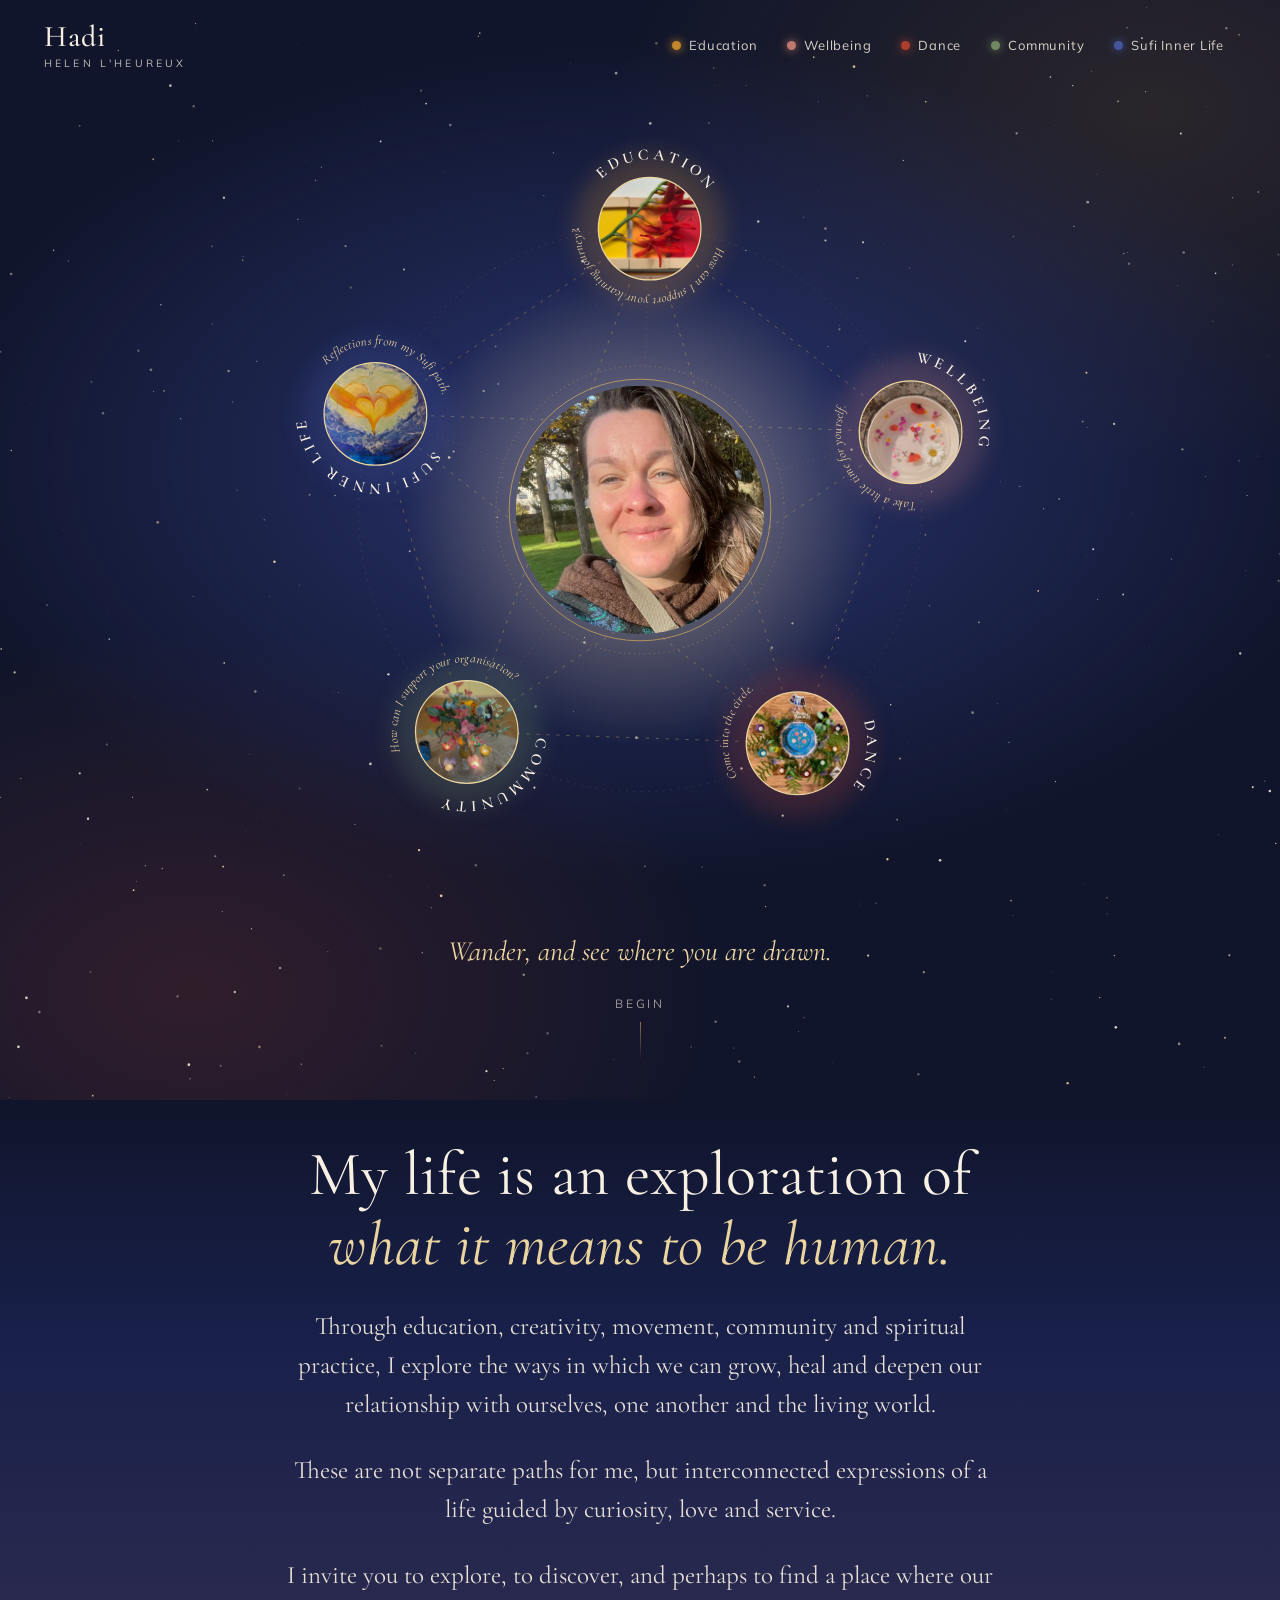
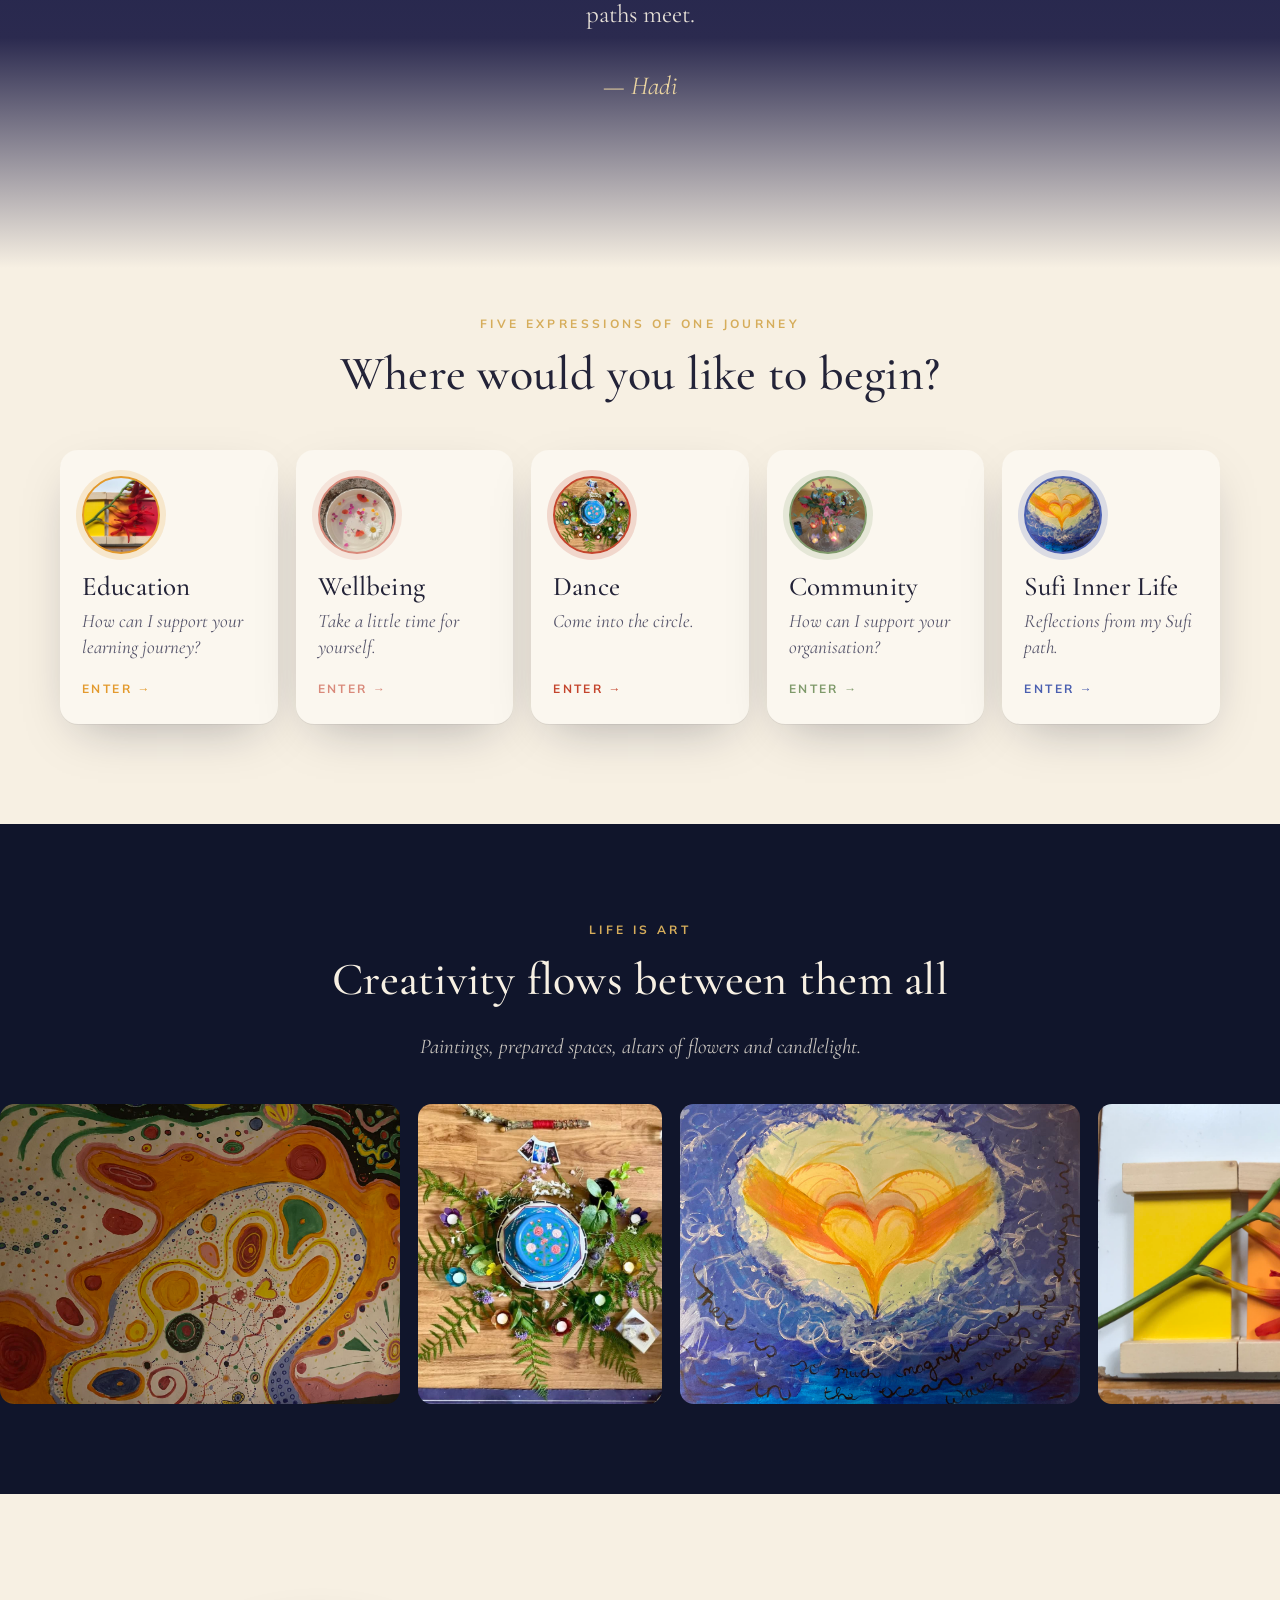
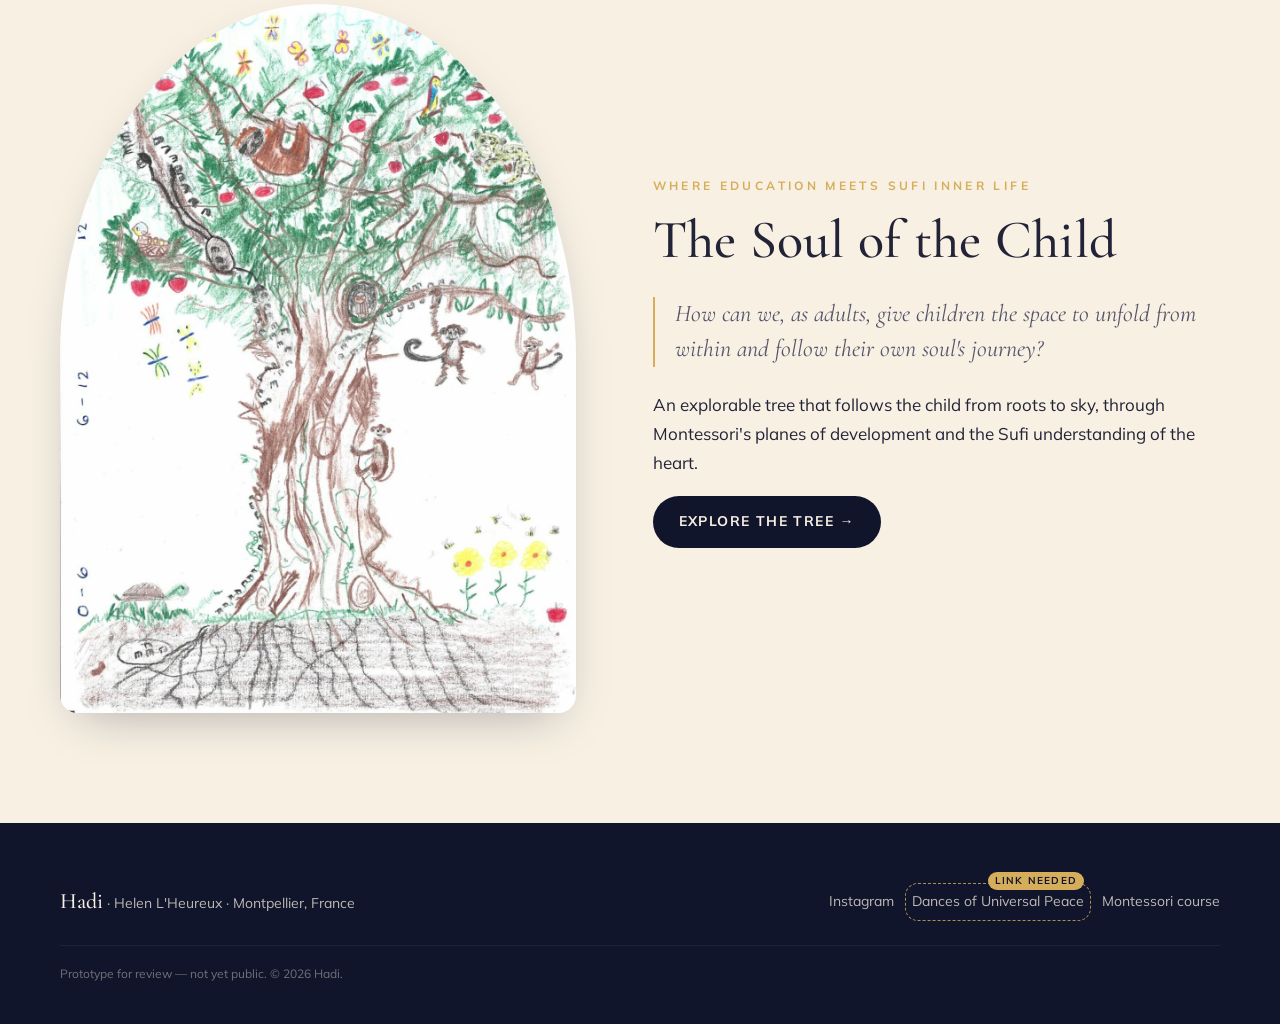
==== index.html @ 845a4e7f "Prototype of Hadi's website: orbit landing, five paths, Soul of the Child Co-Authored-By: Claude Opu" ====
<!doctype html>
<html lang="en">
<head>
  <meta charset="utf-8">
  <meta name="viewport" content="width=device-width, initial-scale=1">
  <title>Hadi · Helen L'Heureux</title>
  <meta name="description" content="Education, wellbeing, dance, community and Sufi inner life — five expressions of one journey.">
  <meta name="robots" content="noindex, nofollow">
  <link rel="preconnect" href="https://fonts.googleapis.com">
  <link rel="preconnect" href="https://fonts.gstatic.com" crossorigin>
  <link href="https://fonts.googleapis.com/css2?family=Cormorant+Garamond:ital,wght@0,400;0,500;0,600;1,400;1,500&family=Mulish:wght@400;600;700&display=swap" rel="stylesheet">
  <link rel="stylesheet" href="assets/css/site.css">
  <link rel="icon" href="data:image/svg+xml,%3Csvg xmlns='http://www.w3.org/2000/svg' viewBox='0 0 32 32'%3E%3Ccircle cx='16' cy='16' r='6' fill='%23d6ad5b'/%3E%3Ccircle cx='16' cy='16' r='13' fill='none' stroke='%23d6ad5b' stroke-dasharray='2 3'/%3E%3C/svg%3E">
</head>
<body>
<a class="skip" href="#paths">Skip to the five paths</a>

<header class="topbar on-dark">
  <a class="wordmark" href="index.html"><b>Hadi</b><small>Helen L'Heureux</small></a>
  <nav class="topnav" aria-label="Paths">
    <a href="education.html" style="--c:var(--education)"><i class="dot"></i><span class="label">Education</span></a>
    <a href="wellbeing.html" style="--c:var(--wellbeing)"><i class="dot"></i><span class="label">Wellbeing</span></a>
    <a href="dance.html" style="--c:var(--dance)"><i class="dot"></i><span class="label">Dance</span></a>
    <a href="community.html" style="--c:var(--community)"><i class="dot"></i><span class="label">Community</span></a>
    <a href="inner-life.html" style="--c:var(--inner-life)"><i class="dot"></i><span class="label">Sufi Inner Life</span></a>
  </nav>
</header>

<main>
  <section class="cosmos" aria-label="Welcome">
    <canvas id="stars" aria-hidden="true"></canvas>
    <div class="orbit-stage"></div>
    <div class="center-caption" aria-live="polite">
      <div class="q">Wander, and see where you are drawn.</div>
    </div>
    <a class="scroll-cue" href="#welcome">Begin<span></span></a>
  </section>

  <section class="intro" id="welcome">
    <div class="narrow reveal">
      <h1>My life is an exploration of <em>what it means to be human.</em></h1>
      <p>Through education, creativity, movement, community and spiritual practice, I explore the ways in which we can grow, heal and deepen our relationship with ourselves, one another and the living world.</p>
      <p>These are not separate paths for me, but interconnected expressions of a life guided by curiosity, love and service.</p>
      <p>I invite you to explore, to discover, and perhaps to find a place where our paths meet.</p>
      <div class="sig">— Hadi</div>
    </div>
  </section>

  <section class="paths" id="paths">
    <div class="wrap">
      <div class="paths-head reveal">
        <span class="eyebrow">Five expressions of one journey</span>
        <h2>Where would you like to begin?</h2>
      </div>
      <div class="path-grid">
        <a class="path-card reveal" href="education.html" style="--c:var(--education)">
          <div class="orb" style="background-image:url(assets/img/planet-education.jpg)"></div>
          <h3>Education</h3><p>How can I support your learning journey?</p><span class="go">Enter →</span>
        </a>
        <a class="path-card reveal" href="wellbeing.html" style="--c:var(--wellbeing)">
          <div class="orb" style="background-image:url(assets/img/planet-wellbeing.jpg)"></div>
          <h3>Wellbeing</h3><p>Take a little time for yourself.</p><span class="go">Enter →</span>
        </a>
        <a class="path-card reveal" href="dance.html" style="--c:var(--dance)">
          <div class="orb" style="background-image:url(assets/img/planet-dance.jpg)"></div>
          <h3>Dance</h3><p>Come into the circle.</p><span class="go">Enter →</span>
        </a>
        <a class="path-card reveal" href="community.html" style="--c:var(--community)">
          <div class="orb" style="background-image:url(assets/img/planet-community.jpg)"></div>
          <h3>Community</h3><p>How can I support your organisation?</p><span class="go">Enter →</span>
        </a>
        <a class="path-card reveal" href="inner-life.html" style="--c:var(--inner-life)">
          <div class="orb" style="background-image:url(assets/img/planet-inner-life.jpg)"></div>
          <h3>Sufi Inner Life</h3><p>Reflections from my Sufi path.</p><span class="go">Enter →</span>
        </a>
      </div>
    </div>
  </section>

  <section class="ribbon" aria-labelledby="creativity-h">
    <div class="wrap ribbon-head reveal">
      <span class="eyebrow">Life is art</span>
      <h2 id="creativity-h">Creativity flows between them all</h2>
      <p>Paintings, prepared spaces, altars of flowers and candlelight.</p>
    </div>
    <div class="ribbon-track">
      <img src="assets/img/art-orange.jpg" alt="Painting: flowing orange and cream forms with dotted paths" loading="lazy">
      <img src="assets/img/fern-mandala.jpg" alt="A mandala of ferns and tea lights around a painted drum" loading="lazy">
      <img src="assets/img/art-heart.jpg" alt="Painting: a golden winged heart on a deep blue sea" loading="lazy">
      <img src="assets/img/tablets.jpg" alt="Montessori colour tablets with red crocosmia flowers" loading="lazy">
      <img src="assets/img/art-green.jpg" alt="Painting: circles and dots on green" loading="lazy">
      <img src="assets/img/petals-bowl.jpg" alt="Petals floating in a white bowl" loading="lazy">
      <img src="assets/img/art-red.jpg" alt="Painting: red and pink organic shapes" loading="lazy">
      <img src="assets/img/light-table.jpg" alt="Coloured geometric shapes on a light table" loading="lazy">
      <img src="assets/img/art-pink.jpg" alt="Painting: a pink and sage swirl" loading="lazy">
      <img src="assets/img/flowers-candles.jpg" alt="Flowers and lotus candles on a round table" loading="lazy">
    </div>
  </section>

  <section class="bridge" aria-labelledby="soul-h">
    <div class="wrap bridge-inner">
      <div class="bridge-art reveal"><img src="assets/img/tree-drawing.jpg" alt="Hadi's hand-drawn tree of the planes of development, full of animals, fruit and butterflies" loading="lazy"></div>
      <div class="reveal">
        <span class="eyebrow">Where Education meets Sufi Inner Life</span>
        <h2 id="soul-h">The Soul of the Child</h2>
        <blockquote>How can we, as adults, give children the space to unfold from within and follow their own soul's journey?</blockquote>
        <p>An explorable tree that follows the child from roots to sky, through Montessori's planes of development and the Sufi understanding of the heart.</p>
        <a class="btn" href="soul-of-the-child.html">Explore the tree →</a>
      </div>
    </div>
  </section>
</main>

<footer class="footer">
  <div class="wrap">
    <div><b style="font-family:var(--display);font-size:22px;font-weight:500;color:var(--cream)">Hadi</b> · Helen L'Heureux · Montpellier, France</div>
    <div class="links">
      <a href="https://www.instagram.com/helenleheureux/" rel="noopener">Instagram</a>
      <a href="#" class="draft" data-draft="link needed">Dances of Universal Peace</a>
      <a href="https://www.montessoripartnership.com/product/home-based-setting/" rel="noopener">Montessori course</a>
    </div>
    <div class="proto">Prototype for review — not yet public. © <span id="year"></span> Hadi.</div>
  </div>
</footer>

<script src="assets/js/site.js"></script>
<script src="assets/js/orbit.js"></script>
</body>
</html>
---- assets/css/site.css ----
/* ==========================================================================
   Hadi · Helen L'Heureux — prototype stylesheet
   Palette drawn from IMG_4867 (colour tablets + crocosmia), her paintings,
   and the cream / night-blue / gold of the "Threads of Connection" deck.
   ========================================================================== */

:root {
  --night: #10152b;
  --night-2: #1a2142;
  --night-3: #263063;
  --cream: #f7f0e3;
  --cream-2: #efe4d0;
  --paper: #fbf7ef;
  --ink: #232338;
  --ink-soft: #55546a;
  --gold: #d6ad5b;
  --gold-soft: #ead4a0;

  /* the five planets */
  --education: #e39a2d;   /* saffron of the colour tablets */
  --wellbeing: #d98a7b;   /* rose petals */
  --dance: #c4452d;       /* crocosmia red */
  --community: #7f9a6b;   /* fern & sage */
  --inner-life: #4a5fb0;  /* lapis of the heart painting */

  --accent: var(--gold);

  --display: "Cormorant Garamond", "Cormorant", Garamond, Georgia, serif;
  --body: "Mulish", "Helvetica Neue", Arial, sans-serif;

  --radius: 18px;
  --shadow: 0 18px 50px -20px rgba(16, 21, 43, .35);
  --max: 1160px;
}

*, *::before, *::after { box-sizing: border-box; }
html { scroll-behavior: smooth; -webkit-text-size-adjust: 100%; }
body {
  margin: 0;
  font-family: var(--body);
  font-size: 17px;
  line-height: 1.7;
  color: var(--ink);
  background: var(--paper);
  overflow-x: hidden;
}
img { max-width: 100%; display: block; }
a { color: inherit; }
h1, h2, h3, h4 { font-family: var(--display); font-weight: 500; line-height: 1.12; margin: 0 0 .5em; letter-spacing: .005em; }
p { margin: 0 0 1.1em; }
::selection { background: var(--gold-soft); color: var(--night); }

.wrap { width: min(var(--max), 100% - 32px); margin-inline: auto; }
.narrow { width: min(720px, 100% - 32px); margin-inline: auto; }
.eyebrow {
  font-family: var(--body); font-size: 12px; letter-spacing: .28em; text-transform: uppercase;
  color: var(--accent); font-weight: 700; margin-bottom: 14px; display: inline-block;
}
.italic { font-family: var(--display); font-style: italic; }

.skip { position: absolute; left: -999px; top: 8px; background: var(--gold); color: var(--night); padding: 8px 14px; border-radius: 8px; z-index: 100; }
.skip:focus { left: 8px; }

/* ---------- Draft markers (prototype only) ---------- */
.draft {
  position: relative;
  outline: 1.5px dashed rgba(214, 173, 91, .8);
  outline-offset: 6px;
  border-radius: 6px;
}
.draft::after {
  content: attr(data-draft);
  position: absolute; top: -18px; right: 0;
  font: 700 10px/1 var(--body); letter-spacing: .12em; text-transform: uppercase;
  background: var(--gold); color: var(--night); padding: 4px 7px; border-radius: 999px;
  white-space: nowrap;
}

/* ---------- Top bar ---------- */
.topbar {
  position: absolute; inset: 0 0 auto 0; z-index: 20;
  display: flex; align-items: center; justify-content: space-between; gap: 16px;
  padding: 22px clamp(16px, 4vw, 44px);
}
.wordmark { text-decoration: none; display: flex; flex-direction: column; line-height: 1; }
.wordmark b { font-family: var(--display); font-weight: 500; font-size: 30px; letter-spacing: .02em; }
.wordmark small { font-size: 10.5px; letter-spacing: .3em; text-transform: uppercase; opacity: .75; margin-top: 6px; }
.topnav { display: flex; gap: 6px; flex-wrap: wrap; justify-content: flex-end; }
.topnav a {
  text-decoration: none; font-size: 13px; letter-spacing: .06em; padding: 7px 12px; border-radius: 999px;
  display: inline-flex; align-items: center; gap: 8px; opacity: .85; transition: background .3s, opacity .3s;
}
.topnav a:hover, .topnav a[aria-current="page"] { opacity: 1; background: rgba(255,255,255,.12); }
.topnav .dot { width: 9px; height: 9px; border-radius: 50%; background: var(--c, var(--gold)); box-shadow: 0 0 10px var(--c, var(--gold)); }
.on-dark { color: var(--cream); }
.on-light { color: var(--ink); }
.on-light .topnav a:hover, .on-light .topnav a[aria-current="page"] { background: rgba(16,21,43,.07); }

.menu-btn { display: none; }
@media (max-width: 900px) {
  .topnav .label { display: none; }
  .topnav a { padding: 9px; }
  .topnav .dot { width: 12px; height: 12px; }
}

/* ==========================================================================
   LANDING — the orbit
   ========================================================================== */
.cosmos {
  position: relative; min-height: 100svh; color: var(--cream);
  background:
    radial-gradient(1200px 700px at 50% 42%, #2a3470 0%, rgba(26,33,66,.0) 60%),
    radial-gradient(900px 600px at 15% 90%, rgba(196,69,45,.18), transparent 60%),
    radial-gradient(900px 600px at 90% 10%, rgba(227,154,45,.12), transparent 60%),
    var(--night);
  overflow: hidden;
  display: flex; flex-direction: column; align-items: center; justify-content: center;
  padding: 96px 0 40px;
}
#stars { position: absolute; inset: 0; width: 100%; height: 100%; pointer-events: none; }
.orbit-stage { position: relative; width: min(92vmin, 860px); aspect-ratio: 1; z-index: 2; }
.orbit-stage svg { width: 100%; height: 100%; overflow: visible; display: block; }

.orbit-ring { fill: none; stroke: rgba(234, 212, 160, .16); stroke-width: 1; stroke-dasharray: 2 7; }
.thread {
  stroke: var(--gold); stroke-width: 1.1; stroke-linecap: round; fill: none;
  opacity: .42; stroke-dasharray: 3 9;
  animation: flow 9s linear infinite;
  transition: opacity .6s, stroke-width .6s;
}
.thread.spoke { opacity: .16; stroke-dasharray: 1 6; }
@keyframes flow { to { stroke-dashoffset: -120; } }
.orbit-stage.focus .thread { opacity: .08; }
.orbit-stage.focus .thread.lit { opacity: .95; stroke-width: 1.8; }

.planet { cursor: pointer; outline: none; }
.planet .halo { fill: var(--pc); opacity: .22; filter: url(#glow); transition: opacity .5s; }
.planet .body { stroke: var(--gold-soft); stroke-width: 1.5; transition: stroke-width .4s; }
.planet .tint { fill: var(--pc); opacity: .18; mix-blend-mode: multiply; }
.planet .title-text { font-family: var(--display); font-size: 25px; letter-spacing: .24em; fill: var(--cream); text-transform: uppercase; font-weight: 600; }
.planet .invite-text { font-family: var(--display); font-style: italic; font-size: 17px; fill: var(--gold-soft); letter-spacing: .02em; }
.planet .label-ring { transform-box: view-box; }
.planet:hover .halo, .planet:focus-visible .halo, .planet.active .halo { opacity: .55; }
.planet:hover .body, .planet:focus-visible .body, .planet.active .body { stroke-width: 3; stroke: var(--gold); }
.planet:focus-visible .body { stroke: #fff; }

.portrait-ring { fill: none; stroke: var(--gold); stroke-width: 1.2; opacity: .7; }
.portrait-ring.outer { stroke-dasharray: 1 5; opacity: .5; }

.center-caption {
  position: relative; z-index: 3; margin: 4px auto 0;
  text-align: center; width: min(90%, 560px); min-height: 48px; pointer-events: none;
}
.center-caption .q { font-family: var(--display); font-style: italic; font-size: clamp(20px, 2.4vw, 28px); color: var(--gold-soft); transition: opacity .5s; }
.center-caption .hint { font-size: 12px; letter-spacing: .22em; text-transform: uppercase; opacity: .55; }

.scroll-cue {
  position: relative; z-index: 3; margin-top: 18px; color: var(--cream); opacity: .6; text-decoration: none;
  font-size: 12px; letter-spacing: .24em; text-transform: uppercase; display: flex; flex-direction: column; align-items: center; gap: 8px;
}
.scroll-cue span { width: 1px; height: 38px; background: linear-gradient(var(--gold), transparent); animation: drip 2.4s ease-in-out infinite; }
@keyframes drip { 0%,100% { transform: scaleY(.4); transform-origin: top; } 50% { transform: scaleY(1); transform-origin: top; } }

/* intro words */
.intro {
  background: linear-gradient(var(--night), #18204a 30%, #2b2a4f 70%, var(--cream) 100%);
  color: var(--cream); padding: 40px 0 160px; text-align: center;
}
.intro h1 { font-size: clamp(34px, 5.4vw, 62px); font-weight: 400; margin-bottom: 28px; }
.intro h1 em { color: var(--gold-soft); }
.intro p { font-family: var(--display); font-size: clamp(20px, 2.2vw, 25px); line-height: 1.55; opacity: .92; }
.intro .sig { font-family: var(--display); font-style: italic; font-size: 26px; color: var(--gold-soft); margin-top: 30px; }

.reveal { opacity: 0; transform: translateY(18px); transition: opacity 1.2s ease, transform 1.2s ease; }
.reveal.in { opacity: 1; transform: none; }

/* paths list */
.paths { background: var(--cream); padding: 40px 0 100px; }
.paths-head { text-align: center; margin-bottom: 48px; }
.paths-head h2 { font-size: clamp(32px, 4vw, 48px); }
.path-grid { display: flex; flex-wrap: wrap; justify-content: center; gap: 18px; }
.path-card {
  --c: var(--gold);
  flex: 1 1 190px; max-width: 250px;
  text-decoration: none; background: var(--paper); border-radius: var(--radius);
  padding: 26px 22px 24px; position: relative; overflow: hidden;
  box-shadow: 0 1px 0 rgba(16,21,43,.06), var(--shadow);
  transition: transform .5s cubic-bezier(.2,.7,.2,1);
  display: flex; flex-direction: column; gap: 6px;
}
.path-card:hover, .path-card:focus-visible { transform: translateY(-6px); }
.path-card .orb { width: 78px; height: 78px; border-radius: 50%; background-size: cover; background-position: center; border: 2px solid var(--c); box-shadow: 0 0 0 6px color-mix(in srgb, var(--c) 18%, transparent); margin-bottom: 12px; }
.path-card h3 { font-size: 27px; margin: 0; }
.path-card p { font-family: var(--display); font-style: italic; font-size: 19px; line-height: 1.35; color: var(--ink-soft); margin: 0; }
.path-card .go { margin-top: auto; padding-top: 14px; font-size: 12px; letter-spacing: .2em; text-transform: uppercase; color: var(--c); font-weight: 700; }

/* creativity ribbon */
.ribbon { background: var(--night); color: var(--cream); padding: 90px 0; overflow: hidden; }
.ribbon-head { text-align: center; margin-bottom: 40px; }
.ribbon-head h2 { font-size: clamp(30px, 4vw, 46px); }
.ribbon-head p { font-family: var(--display); font-style: italic; font-size: 21px; opacity: .8; }
.ribbon-track { display: flex; gap: 18px; width: max-content; animation: drift 80s linear infinite; }
.ribbon-track img { height: clamp(180px, 26vw, 300px); width: auto; border-radius: 14px; }
.ribbon:hover .ribbon-track { animation-play-state: paused; }
@keyframes drift { to { transform: translateX(-50%); } }

/* soul of the child teaser */
.bridge { background: var(--cream); padding: 110px 0; }
.bridge-inner { display: grid; grid-template-columns: 1fr 1.1fr; gap: clamp(28px, 6vw, 80px); align-items: center; }
.bridge-art { position: relative; }
.bridge-art img { border-radius: 50% 50% 18px 18px; box-shadow: var(--shadow); }
.bridge h2 { font-size: clamp(34px, 4.4vw, 54px); }
.bridge blockquote { margin: 0 0 24px; font-family: var(--display); font-style: italic; font-size: 24px; line-height: 1.45; color: var(--ink-soft); border-left: 2px solid var(--gold); padding-left: 20px; }
@media (max-width: 760px) { .bridge-inner { grid-template-columns: 1fr; } .bridge-art { max-width: 380px; margin: 0 auto; } }

.btn {
  display: inline-flex; align-items: center; gap: 10px; text-decoration: none;
  background: var(--night); color: var(--cream); padding: 14px 26px; border-radius: 999px;
  font-size: 14px; letter-spacing: .1em; text-transform: uppercase; font-weight: 700;
  transition: background .3s, transform .3s; border: 0; cursor: pointer;
}
.btn:hover { background: var(--night-3); transform: translateY(-2px); }
.btn.ghost { background: transparent; color: inherit; border: 1.5px solid currentColor; }
.btn.gold { background: var(--gold); color: var(--night); }

/* ==========================================================================
   PLANET PAGES
   ========================================================================== */
.planet-hero { position: relative; padding: 150px 0 70px; background: var(--cream); overflow: hidden; }
.planet-hero::before {
  content: ""; position: absolute; width: 900px; height: 900px; right: -300px; top: -380px; border-radius: 50%;
  background: radial-gradient(circle, color-mix(in srgb, var(--accent) 30%, transparent), transparent 65%);
}
.planet-hero .wrap { position: relative; display: grid; grid-template-columns: 1.05fr 1fr; gap: clamp(28px, 5vw, 70px); align-items: center; }
.planet-hero h1 { font-size: clamp(52px, 8vw, 104px); font-weight: 400; margin-bottom: 10px; }
.planet-hero .invite { font-family: var(--display); font-style: italic; font-size: clamp(24px, 3vw, 34px); color: var(--accent); line-height: 1.25; margin-bottom: 26px; }
.planet-hero .lead { font-size: 18.5px; color: var(--ink-soft); max-width: 34em; }
.hero-figure { position: relative; margin: 0; }
.hero-figure img { width: 100%; aspect-ratio: 4/5; object-fit: cover; border-radius: 48% 48% 22px 22px / 34% 34% 22px 22px; box-shadow: var(--shadow); }
.hero-figure figcaption { font-family: var(--display); font-style: italic; font-size: 16px; color: var(--ink-soft); margin-top: 10px; text-align: center; }
.hero-figure .orbit-deco { position: absolute; inset: -22px; border: 1px dashed color-mix(in srgb, var(--accent) 60%, transparent); border-radius: 50% 50% 30px 30px / 36% 36% 30px 30px; pointer-events: none; }
@media (max-width: 820px) {
  .planet-hero { padding-top: 120px; }
  .planet-hero .wrap { grid-template-columns: 1fr; }
  .hero-figure { max-width: 440px; margin-inline: auto; }
}

.section { padding: 90px 0; }
.section.alt { background: var(--cream); }
.section.dark { background: var(--night); color: var(--cream); }
.section-head { max-width: 680px; margin-bottom: 44px; }
.section-head h2 { font-size: clamp(32px, 4vw, 48px); }
.section-head p { color: var(--ink-soft); font-size: 18px; }
.section.dark .section-head p { color: rgba(247,240,227,.78); }

.offer-grid { display: grid; grid-template-columns: repeat(auto-fit, minmax(250px, 1fr)); gap: 20px; }
.offer {
  background: var(--paper); border-radius: var(--radius); padding: 30px 26px; position: relative;
  box-shadow: 0 1px 0 rgba(16,21,43,.05), 0 14px 40px -24px rgba(16,21,43,.35);
  border-top: 3px solid var(--accent);
}
.section.alt .offer { background: var(--paper); }
.offer .num { font-family: var(--display); font-size: 42px; color: var(--accent); line-height: 1; opacity: .8; }
.offer h3 { font-size: 27px; margin: 12px 0 8px; }
.offer p { color: var(--ink-soft); margin: 0; }
.offer a { color: var(--accent); font-weight: 700; }

.split { display: grid; grid-template-columns: 1fr 1fr; gap: clamp(28px, 6vw, 80px); align-items: center; }
.split img { border-radius: var(--radius); box-shadow: var(--shadow); width: 100%; object-fit: cover; }
@media (max-width: 760px) { .split { grid-template-columns: 1fr; } }

.facts { list-style: none; padding: 0; margin: 0; display: grid; gap: 14px; }
.facts li { display: grid; grid-template-columns: 26px 1fr; gap: 12px; align-items: baseline; }
.facts li::before { content: "✦"; color: var(--accent); }

/* gallery */
.gallery { columns: 3 260px; column-gap: 16px; }
.gallery button { all: unset; display: block; margin-bottom: 16px; break-inside: avoid; cursor: zoom-in; border-radius: 14px; overflow: hidden; position: relative; }
.gallery button:focus-visible { outline: 3px solid var(--accent); outline-offset: 3px; }
.gallery img { width: 100%; transition: transform 1.2s cubic-bezier(.2,.7,.2,1); }
.gallery button:hover img { transform: scale(1.04); }

.lightbox { position: fixed; inset: 0; background: rgba(10,13,28,.92); display: none; align-items: center; justify-content: center; z-index: 200; padding: 24px; }
.lightbox.open { display: flex; }
.lightbox img { max-height: 88vh; max-width: 92vw; border-radius: 12px; }
.lightbox button { position: absolute; top: 18px; right: 18px; background: none; border: 0; color: var(--cream); font-size: 34px; cursor: pointer; line-height: 1; }

/* testimonials */
.voices { display: grid; grid-template-columns: repeat(auto-fit, minmax(260px, 1fr)); gap: 22px; }
.voice { margin: 0; padding: 30px 28px; border-radius: var(--radius); background: rgba(255,255,255,.05); border: 1px solid rgba(234,212,160,.25); }
.voice p { font-family: var(--display); font-style: italic; font-size: 22px; line-height: 1.45; margin-bottom: 16px; }
.voice cite { font-style: normal; font-size: 13px; letter-spacing: .16em; text-transform: uppercase; color: var(--gold-soft); }

/* events / dances */
.list-rows { display: grid; gap: 14px; }
.row-item {
  display: grid; grid-template-columns: 120px 1fr auto; gap: 20px; align-items: center;
  background: var(--paper); border-radius: 16px; padding: 18px 22px; box-shadow: 0 10px 30px -22px rgba(16,21,43,.4);
}
.row-item .when { font-family: var(--display); font-size: 22px; color: var(--accent); line-height: 1.1; }
.row-item h3 { font-size: 24px; margin: 0; }
.row-item p { margin: 0; color: var(--ink-soft); font-size: 15px; }
@media (max-width: 640px) { .row-item { grid-template-columns: 1fr; gap: 6px; } }

.dance-cards { display: grid; grid-template-columns: repeat(auto-fit, minmax(280px, 1fr)); gap: 22px; }
.dance-card { background: rgba(255,255,255,.05); border: 1px solid rgba(234,212,160,.25); border-radius: var(--radius); padding: 28px; }
.dance-card h3 { font-size: 28px; margin-bottom: 4px; }
.dance-card .origin { font-family: var(--display); font-style: italic; color: var(--gold-soft); font-size: 18px; margin-bottom: 14px; }
.player {
  display: flex; align-items: center; gap: 14px; margin-top: 18px; padding: 12px 14px; border-radius: 999px;
  background: rgba(255,255,255,.07);
}
.player .play { width: 40px; height: 40px; border-radius: 50%; background: var(--gold); display: grid; place-items: center; color: var(--night); flex: none; }
.player .wave { flex: 1; height: 28px; background: repeating-linear-gradient(90deg, rgba(234,212,160,.6) 0 2px, transparent 2px 6px); mask: linear-gradient(90deg, #000 0 30%, rgba(0,0,0,.35) 30%); -webkit-mask: linear-gradient(90deg, #000 0 30%, rgba(0,0,0,.35) 30%); border-radius: 4px; }
.player small { font-size: 12px; opacity: .7; }

/* threads to other planets */
.threads { background: var(--night); color: var(--cream); padding: 90px 0; position: relative; overflow: hidden; }
.threads h2 { font-size: clamp(30px, 4vw, 44px); text-align: center; }
.threads > .wrap > p { text-align: center; font-family: var(--display); font-style: italic; font-size: 21px; opacity: .8; margin-bottom: 44px; }
.thread-links { display: grid; grid-template-columns: repeat(auto-fit, minmax(210px, 1fr)); gap: 16px; }
.thread-link {
  --c: var(--gold); text-decoration: none; padding: 22px; border-radius: 16px; border: 1px solid rgba(234,212,160,.22);
  display: flex; gap: 16px; align-items: center; transition: background .4s, border-color .4s;
}
.thread-link:hover, .thread-link:focus-visible { background: rgba(255,255,255,.06); border-color: var(--c); }
.thread-link .orb { width: 54px; height: 54px; border-radius: 50%; background-size: cover; background-position: center; flex: none; border: 2px solid var(--c); }
.thread-link b { font-family: var(--display); font-weight: 500; font-size: 23px; display: block; line-height: 1.1; }
.thread-link span { font-size: 14px; opacity: .72; }

/* contact */
.contact { background: var(--cream); padding: 90px 0 110px; text-align: center; }
.contact h2 { font-size: clamp(32px, 4vw, 48px); }
.contact p { font-family: var(--display); font-size: 22px; color: var(--ink-soft); }
.contact .actions { display: flex; gap: 12px; justify-content: center; flex-wrap: wrap; margin-top: 26px; }

/* blog */
.posts { display: grid; grid-template-columns: repeat(auto-fit, minmax(280px, 1fr)); gap: 26px; }
.post { background: var(--paper); border-radius: var(--radius); overflow: hidden; box-shadow: var(--shadow); display: flex; flex-direction: column; }
.post img { aspect-ratio: 16/10; object-fit: cover; width: 100%; }
.post .body { padding: 24px 26px 28px; }
.post .date { font-size: 12px; letter-spacing: .2em; text-transform: uppercase; color: var(--accent); font-weight: 700; }
.post h3 { font-size: 28px; margin: 8px 0; }
.post p { color: var(--ink-soft); margin: 0; }

.quote-block { text-align: center; }
.quote-block blockquote { margin: 0 auto; max-width: 820px; font-family: var(--display); font-style: italic; font-size: clamp(22px, 2.6vw, 30px); line-height: 1.5; }
.quote-block cite { display: block; margin-top: 18px; font-style: normal; font-size: 13px; letter-spacing: .2em; text-transform: uppercase; color: var(--gold); }

/* ==========================================================================
   SOUL OF THE CHILD
   ========================================================================== */
.soul-hero { background: var(--cream); padding: 140px 0 40px; text-align: center; }
.soul-hero h1 { font-size: clamp(46px, 7vw, 88px); font-weight: 400; }
.soul-hero .q { font-family: var(--display); font-style: italic; font-size: clamp(22px, 2.8vw, 32px); color: var(--ink-soft); max-width: 820px; margin: 0 auto; line-height: 1.4; }
.tree-section { background: var(--cream); padding: 30px 0 100px; }
.tree-layout { display: grid; grid-template-columns: minmax(0, 1fr) minmax(0, 1fr); gap: clamp(24px, 5vw, 64px); align-items: start; }
.tree-frame { position: relative; border-radius: 22px; overflow: hidden; box-shadow: var(--shadow); background: #fff; }
.tree-frame img { width: 100%; }
.hotspot {
  position: absolute; transform: translate(-50%, -50%); width: 54px; height: 54px; border-radius: 50%;
  border: 0; cursor: pointer; background: transparent; padding: 0;
}
.hotspot::before, .hotspot::after { content: ""; position: absolute; inset: 0; border-radius: 50%; }
.hotspot::before { background: radial-gradient(circle, rgba(255,255,255,.95) 0 22%, color-mix(in srgb, var(--hc) 85%, transparent) 23% 44%, transparent 46%); }
.hotspot::after { border: 2px solid var(--hc); animation: pulse 2.6s ease-out infinite; }
.hotspot.active::before { background: radial-gradient(circle, #fff 0 22%, var(--hc) 23% 50%, transparent 52%); }
.hotspot:focus-visible { outline: 3px solid var(--night); outline-offset: 4px; }
.hotspot .tag {
  position: absolute; left: 50%; top: 100%; transform: translateX(-50%); white-space: nowrap; margin-top: 2px;
  background: rgba(16,21,43,.85); color: var(--cream); font: 700 11px/1 var(--body); letter-spacing: .12em; padding: 6px 9px; border-radius: 999px;
}
@keyframes pulse { 0% { transform: scale(.7); opacity: .9; } 100% { transform: scale(1.5); opacity: 0; } }

.stage-panel { position: sticky; top: 30px; }
.stage-steps { display: flex; gap: 8px; margin-bottom: 22px; flex-wrap: wrap; }
.stage-steps button {
  border: 1.5px solid rgba(16,21,43,.15); background: transparent; border-radius: 999px; padding: 8px 14px;
  font: 700 12px/1 var(--body); letter-spacing: .1em; cursor: pointer; color: var(--ink-soft);
}
.stage-steps button[aria-selected="true"] { background: var(--night); color: var(--cream); border-color: var(--night); }
.stage-card { background: var(--paper); border-radius: 22px; padding: 34px 32px; box-shadow: var(--shadow); border-top: 4px solid var(--sc, var(--gold)); }
.stage-card .age { font-family: var(--display); font-size: 56px; color: var(--sc); line-height: 1; }
.stage-card h2 { font-size: 36px; margin: 6px 0 14px; }
.stage-card .two { display: grid; grid-template-columns: 1fr 1fr; gap: 22px; margin-top: 18px; }
.stage-card h4 { font-family: var(--body); font-size: 12px; letter-spacing: .2em; text-transform: uppercase; color: var(--ink-soft); margin-bottom: 6px; font-weight: 700; }
.stage-card .two p { font-family: var(--display); font-size: 20px; line-height: 1.4; margin: 0; }
.stage-card .adult { margin-top: 24px; padding-top: 18px; border-top: 1px solid rgba(16,21,43,.1); }
.stage-card .adult p { font-family: var(--display); font-style: italic; font-size: 21px; margin: 0; }
.stage-card.swap { animation: swap .6s ease; }
@keyframes swap { from { opacity: 0; transform: translateY(10px); } to { opacity: 1; transform: none; } }
@media (max-width: 860px) {
  .tree-layout { grid-template-columns: 1fr; }
  .stage-panel { position: static; }
  .stage-card .two { grid-template-columns: 1fr; }
}

.journey { display: flex; align-items: center; justify-content: center; gap: 10px; flex-wrap: wrap; margin-top: 40px; }
.journey span { font-family: var(--display); font-size: 24px; }
.journey i { width: 40px; height: 1px; background: var(--gold); display: inline-block; }

.timeline { display: grid; grid-template-columns: repeat(auto-fit, minmax(240px, 1fr)); gap: 20px; }
.moment { border-left: 2px solid var(--gold); padding: 6px 0 6px 20px; }
.moment .yr { font-family: var(--display); font-size: 38px; color: var(--gold); line-height: 1; }
.moment h3 { font-size: 24px; margin: 8px 0 6px; }
.moment p { font-size: 15.5px; opacity: .85; margin: 0; }
.footnote { font-size: 13px; opacity: .6; margin-top: 34px; }

/* ---------- Footer ---------- */
.footer { background: var(--night); color: rgba(247,240,227,.75); padding: 60px 0 40px; font-size: 14px; }
.footer .wrap { display: flex; flex-wrap: wrap; gap: 24px; justify-content: space-between; align-items: center; }
.footer a { text-decoration: none; }
.footer a:hover { color: var(--gold-soft); }
.footer .links { display: flex; gap: 18px; flex-wrap: wrap; }
.footer .proto { width: 100%; font-size: 12px; opacity: .55; border-top: 1px solid rgba(255,255,255,.1); padding-top: 18px; }

/* ---------- Motion preferences ---------- */
@media (prefers-reduced-motion: reduce) {
  *, *::before, *::after { animation: none !important; transition: none !important; }
  .reveal { opacity: 1; transform: none; }
  html { scroll-behavior: auto; }
}
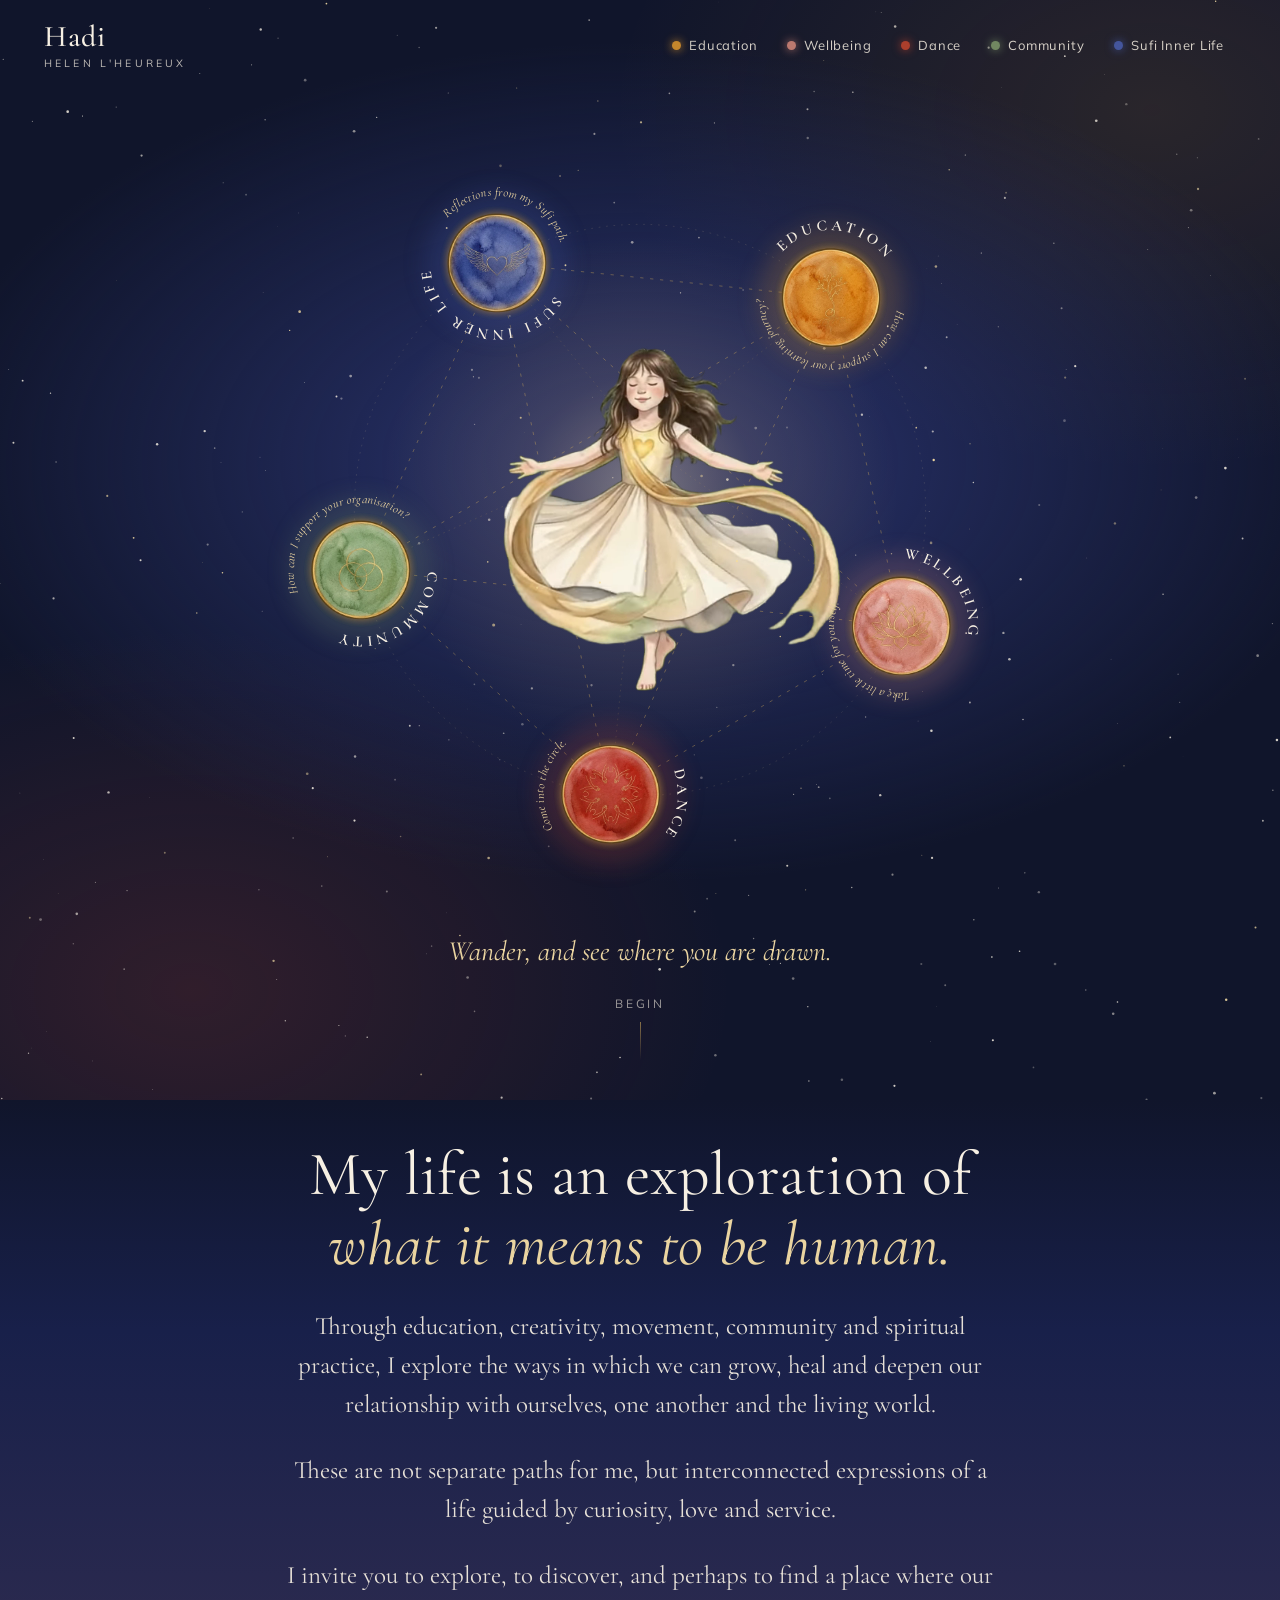
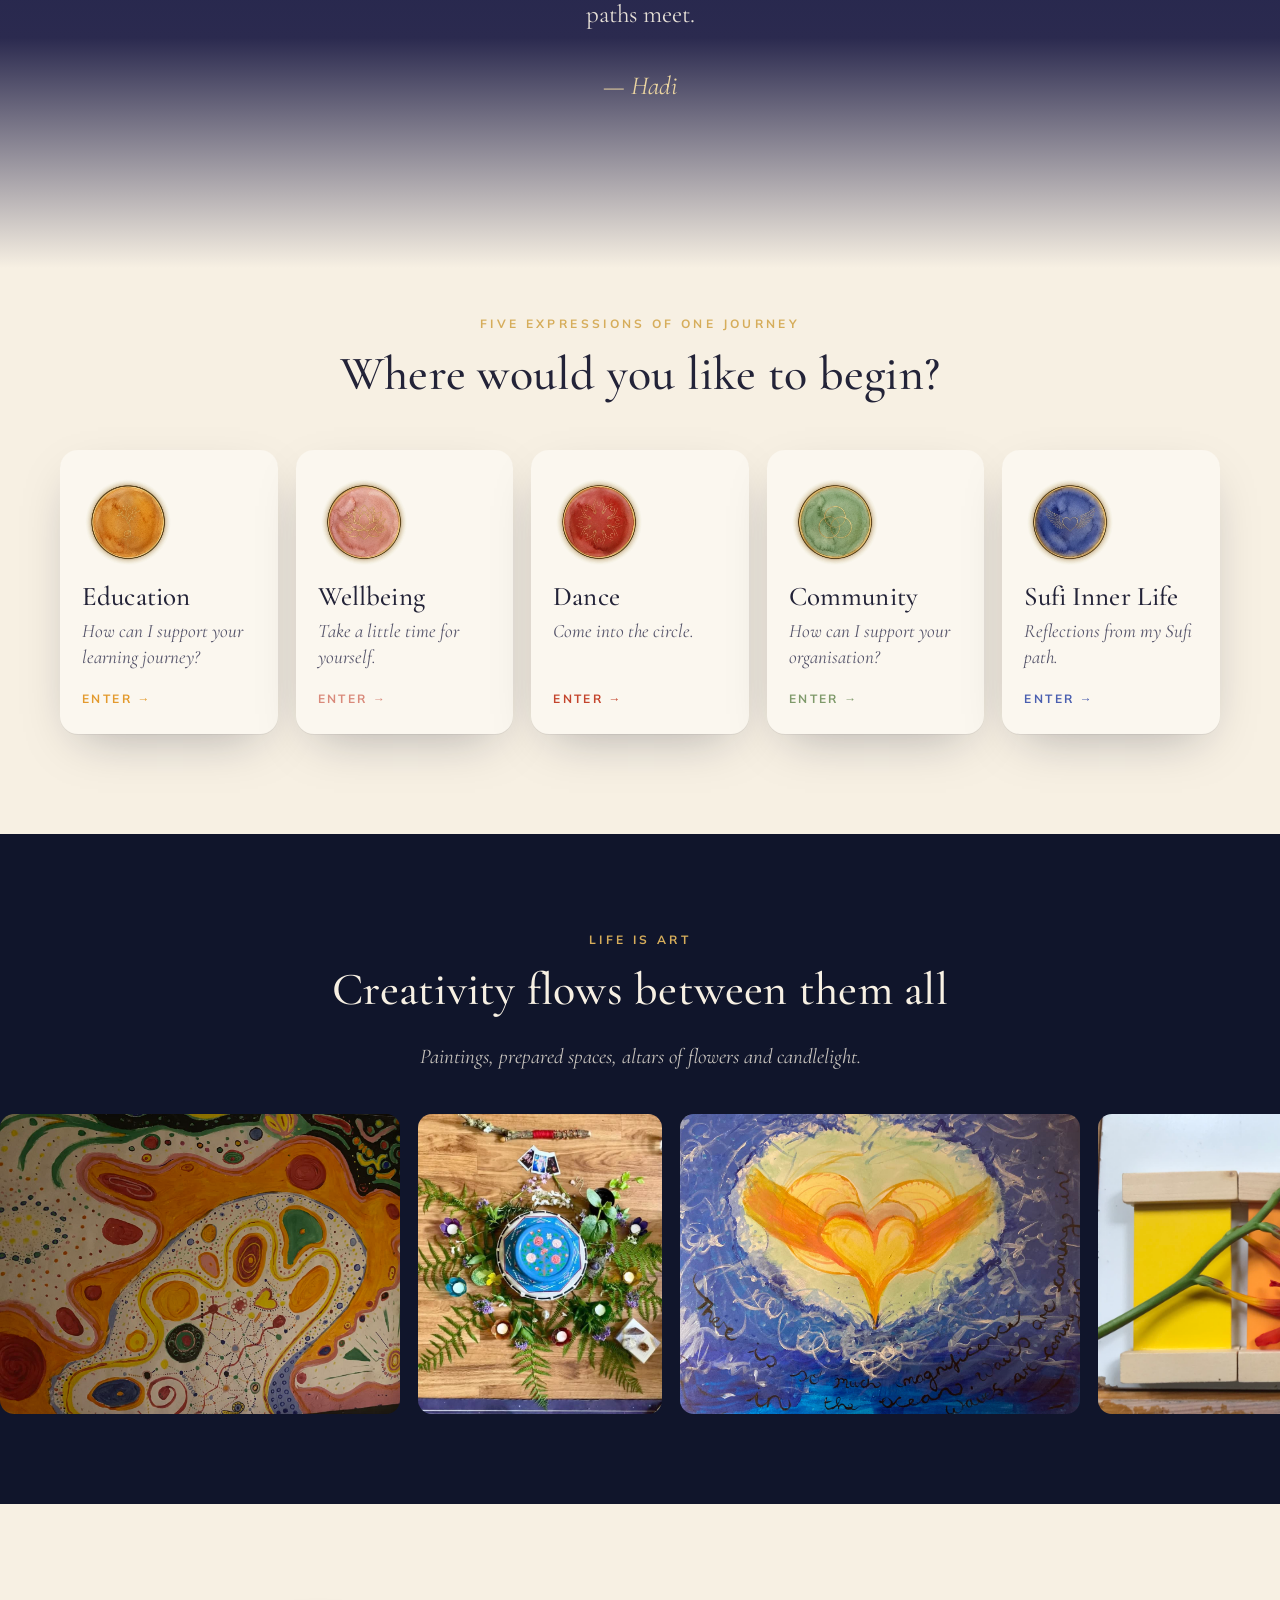
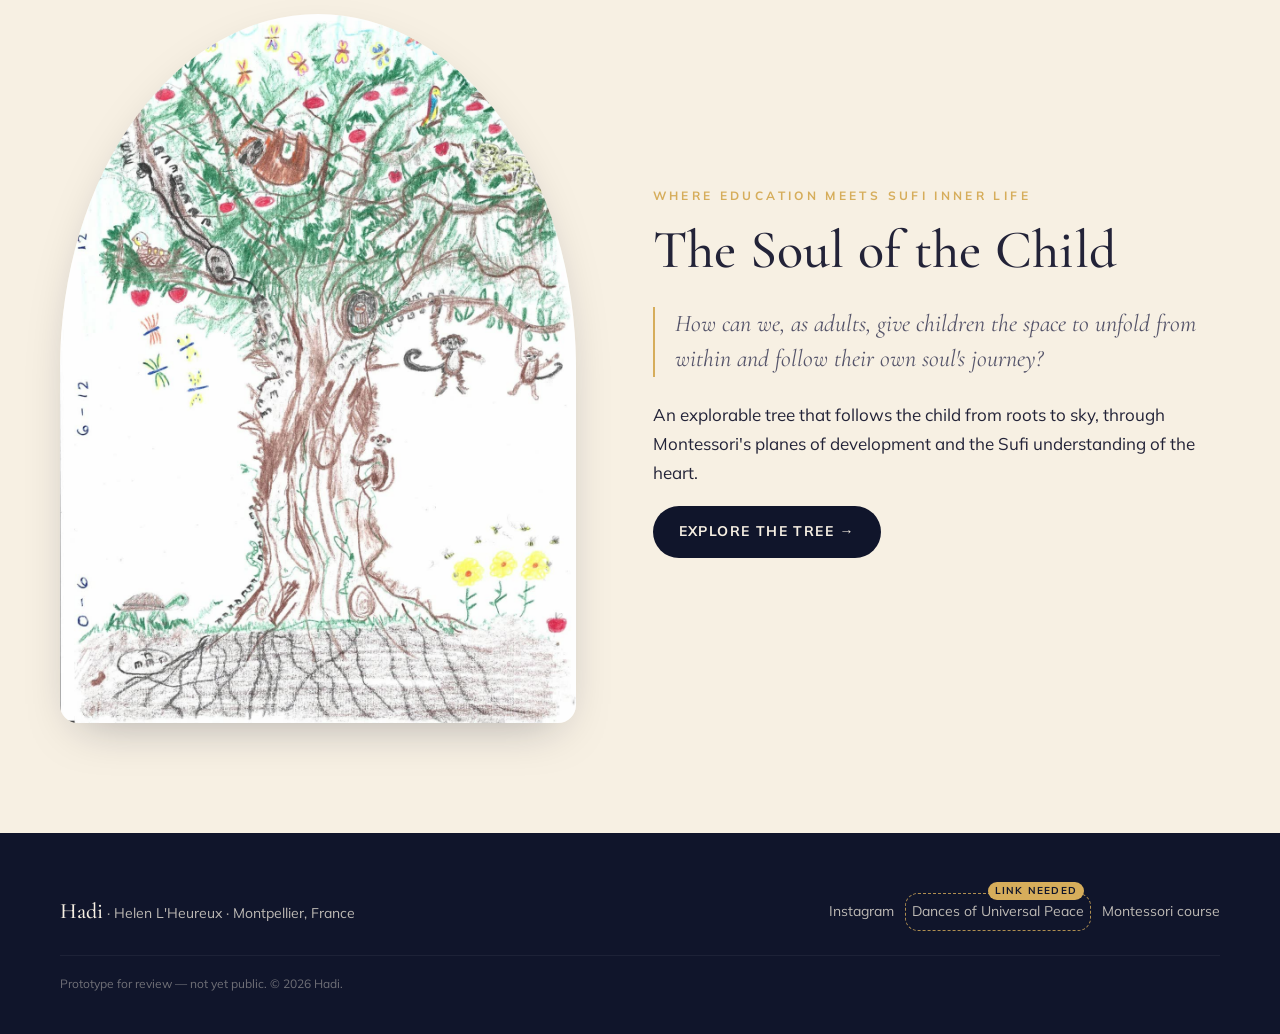
==== commit e4011307: "Redesign the landing hero: young Hadi dancing among painted planets - Replace the portrait and photo" ====
--- a/index.html
+++ b/index.html
@@ -54,23 +54,23 @@
       </div>
       <div class="path-grid">
         <a class="path-card reveal" href="education.html" style="--c:var(--education)">
-          <div class="orb" style="background-image:url(assets/img/planet-education.jpg)"></div>
+          <div class="orb" style="background-image:url(assets/img/orb-education.webp)"></div>
           <h3>Education</h3><p>How can I support your learning journey?</p><span class="go">Enter →</span>
         </a>
         <a class="path-card reveal" href="wellbeing.html" style="--c:var(--wellbeing)">
-          <div class="orb" style="background-image:url(assets/img/planet-wellbeing.jpg)"></div>
+          <div class="orb" style="background-image:url(assets/img/orb-wellbeing.webp)"></div>
           <h3>Wellbeing</h3><p>Take a little time for yourself.</p><span class="go">Enter →</span>
         </a>
         <a class="path-card reveal" href="dance.html" style="--c:var(--dance)">
-          <div class="orb" style="background-image:url(assets/img/planet-dance.jpg)"></div>
+          <div class="orb" style="background-image:url(assets/img/orb-dance.webp)"></div>
           <h3>Dance</h3><p>Come into the circle.</p><span class="go">Enter →</span>
         </a>
         <a class="path-card reveal" href="community.html" style="--c:var(--community)">
-          <div class="orb" style="background-image:url(assets/img/planet-community.jpg)"></div>
+          <div class="orb" style="background-image:url(assets/img/orb-community.webp)"></div>
           <h3>Community</h3><p>How can I support your organisation?</p><span class="go">Enter →</span>
         </a>
         <a class="path-card reveal" href="inner-life.html" style="--c:var(--inner-life)">
-          <div class="orb" style="background-image:url(assets/img/planet-inner-life.jpg)"></div>
+          <div class="orb" style="background-image:url(assets/img/orb-inner-life.webp)"></div>
           <h3>Sufi Inner Life</h3><p>Reflections from my Sufi path.</p><span class="go">Enter →</span>
         </a>
       </div>
--- a/assets/css/site.css
+++ b/assets/css/site.css
@@ -119,7 +119,9 @@
 }
 #stars { position: absolute; inset: 0; width: 100%; height: 100%; pointer-events: none; }
 .orbit-stage { position: relative; width: min(92vmin, 860px); aspect-ratio: 1; z-index: 2; }
-.orbit-stage svg { width: 100%; height: 100%; overflow: visible; display: block; }
+.orbit-stage svg { position: absolute; inset: 0; width: 100%; height: 100%; overflow: visible; display: block; }
+.orbit-back { z-index: 0; }
+.orbit-front { z-index: 2; }
 
 .orbit-ring { fill: none; stroke: rgba(234, 212, 160, .16); stroke-width: 1; stroke-dasharray: 2 7; }
 .thread {
@@ -134,18 +136,28 @@
 .orbit-stage.focus .thread.lit { opacity: .95; stroke-width: 1.8; }
 
 .planet { cursor: pointer; outline: none; }
-.planet .halo { fill: var(--pc); opacity: .22; filter: url(#glow); transition: opacity .5s; }
-.planet .body { stroke: var(--gold-soft); stroke-width: 1.5; transition: stroke-width .4s; }
-.planet .tint { fill: var(--pc); opacity: .18; mix-blend-mode: multiply; }
+.planet .halo { fill: var(--pc); opacity: .2; filter: url(#glow); transition: opacity .5s; }
+.planet .orb { transition: filter .6s; }
+.planet .body { stroke: var(--gold); stroke-width: 0; opacity: .9; transition: stroke-width .4s; }
 .planet .title-text { font-family: var(--display); font-size: 25px; letter-spacing: .24em; fill: var(--cream); text-transform: uppercase; font-weight: 600; }
 .planet .invite-text { font-family: var(--display); font-style: italic; font-size: 17px; fill: var(--gold-soft); letter-spacing: .02em; }
 .planet .label-ring { transform-box: view-box; }
 .planet:hover .halo, .planet:focus-visible .halo, .planet.active .halo { opacity: .55; }
-.planet:hover .body, .planet:focus-visible .body, .planet.active .body { stroke-width: 3; stroke: var(--gold); }
+.planet:hover .body, .planet:focus-visible .body, .planet.active .body { stroke-width: 2.5; }
 .planet:focus-visible .body { stroke: #fff; }
-
-.portrait-ring { fill: none; stroke: var(--gold); stroke-width: 1.2; opacity: .7; }
-.portrait-ring.outer { stroke-dasharray: 1 5; opacity: .5; }
+.planet.touched .halo { animation: touched 1.6s ease-out; }
+.planet.touched .orb { animation: brighten 1.6s ease-out; }
+@keyframes touched { 0% { opacity: .2; } 18% { opacity: .95; } 100% { opacity: .2; } }
+@keyframes brighten { 0% { filter: none; } 18% { filter: brightness(1.35) saturate(1.15); } 100% { filter: none; } }
+.thread.glint { animation: flow 9s linear infinite, glint 1.8s ease-out; }
+@keyframes glint { 0% { opacity: .42; } 20% { opacity: 1; stroke-width: 2; } 100% { opacity: .42; } }
+.thread.spoke.glint { animation: flow 9s linear infinite, glint-spoke 1.8s ease-out; }
+@keyframes glint-spoke { 0% { opacity: .16; } 20% { opacity: .8; } 100% { opacity: .16; } }
+
+/* the dancer at the centre */
+.dancer-video { position: absolute; z-index: 1; height: auto; aspect-ratio: 660 / 500; pointer-events: none; will-change: transform; }
+.aura { pointer-events: none; }
+.orbit-fx { position: absolute; inset: 0; width: 100%; height: 100%; pointer-events: none; z-index: 3; }
 
 .center-caption {
   position: relative; z-index: 3; margin: 4px auto 0;
@@ -189,7 +201,7 @@
   display: flex; flex-direction: column; gap: 6px;
 }
 .path-card:hover, .path-card:focus-visible { transform: translateY(-6px); }
-.path-card .orb { width: 78px; height: 78px; border-radius: 50%; background-size: cover; background-position: center; border: 2px solid var(--c); box-shadow: 0 0 0 6px color-mix(in srgb, var(--c) 18%, transparent); margin-bottom: 12px; }
+.path-card .orb { width: 92px; height: 92px; background-size: contain; background-repeat: no-repeat; background-position: center; margin-bottom: 8px; }
 .path-card h3 { font-size: 27px; margin: 0; }
 .path-card p { font-family: var(--display); font-style: italic; font-size: 19px; line-height: 1.35; color: var(--ink-soft); margin: 0; }
 .path-card .go { margin-top: auto; padding-top: 14px; font-size: 12px; letter-spacing: .2em; text-transform: uppercase; color: var(--c); font-weight: 700; }
@@ -324,7 +336,7 @@
   display: flex; gap: 16px; align-items: center; transition: background .4s, border-color .4s;
 }
 .thread-link:hover, .thread-link:focus-visible { background: rgba(255,255,255,.06); border-color: var(--c); }
-.thread-link .orb { width: 54px; height: 54px; border-radius: 50%; background-size: cover; background-position: center; flex: none; border: 2px solid var(--c); }
+.thread-link .orb { width: 64px; height: 64px; background-size: contain; background-repeat: no-repeat; background-position: center; flex: none; }
 .thread-link b { font-family: var(--display); font-weight: 500; font-size: 23px; display: block; line-height: 1.1; }
 .thread-link span { font-size: 14px; opacity: .72; }
 
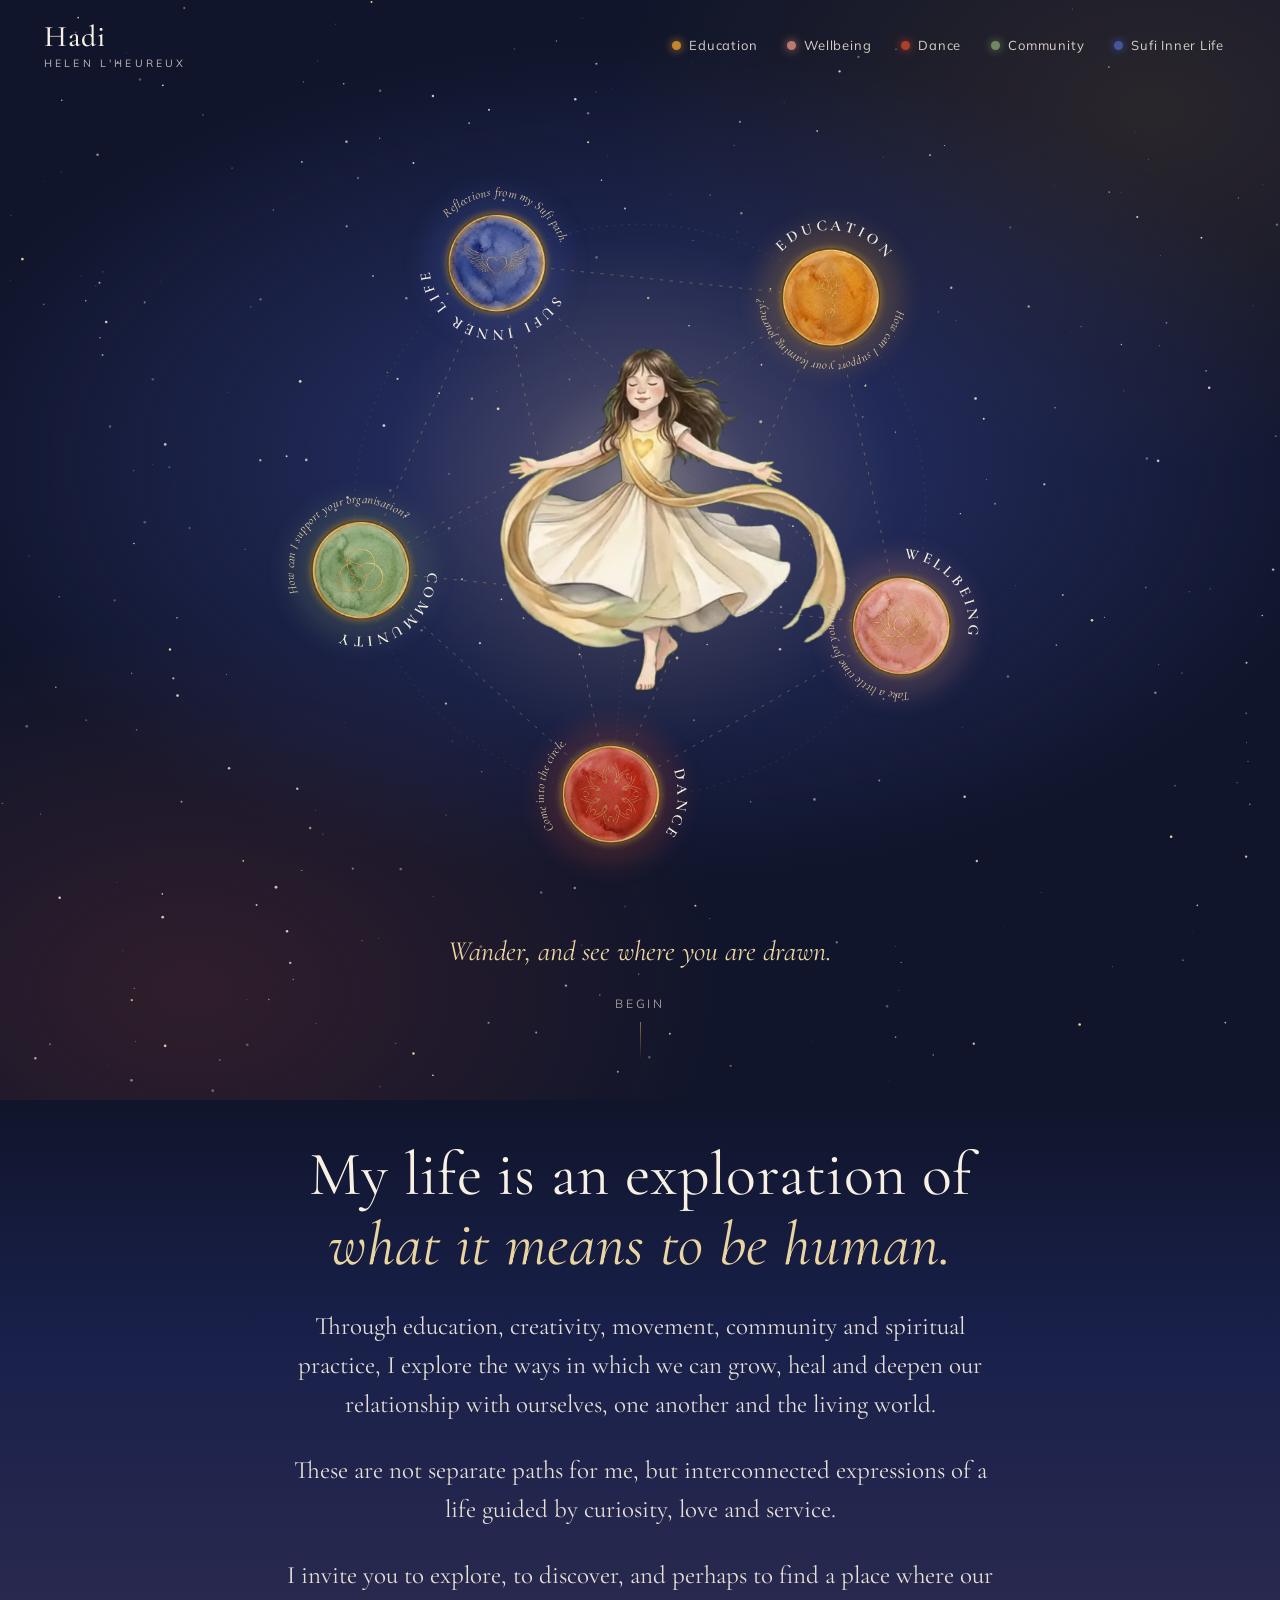
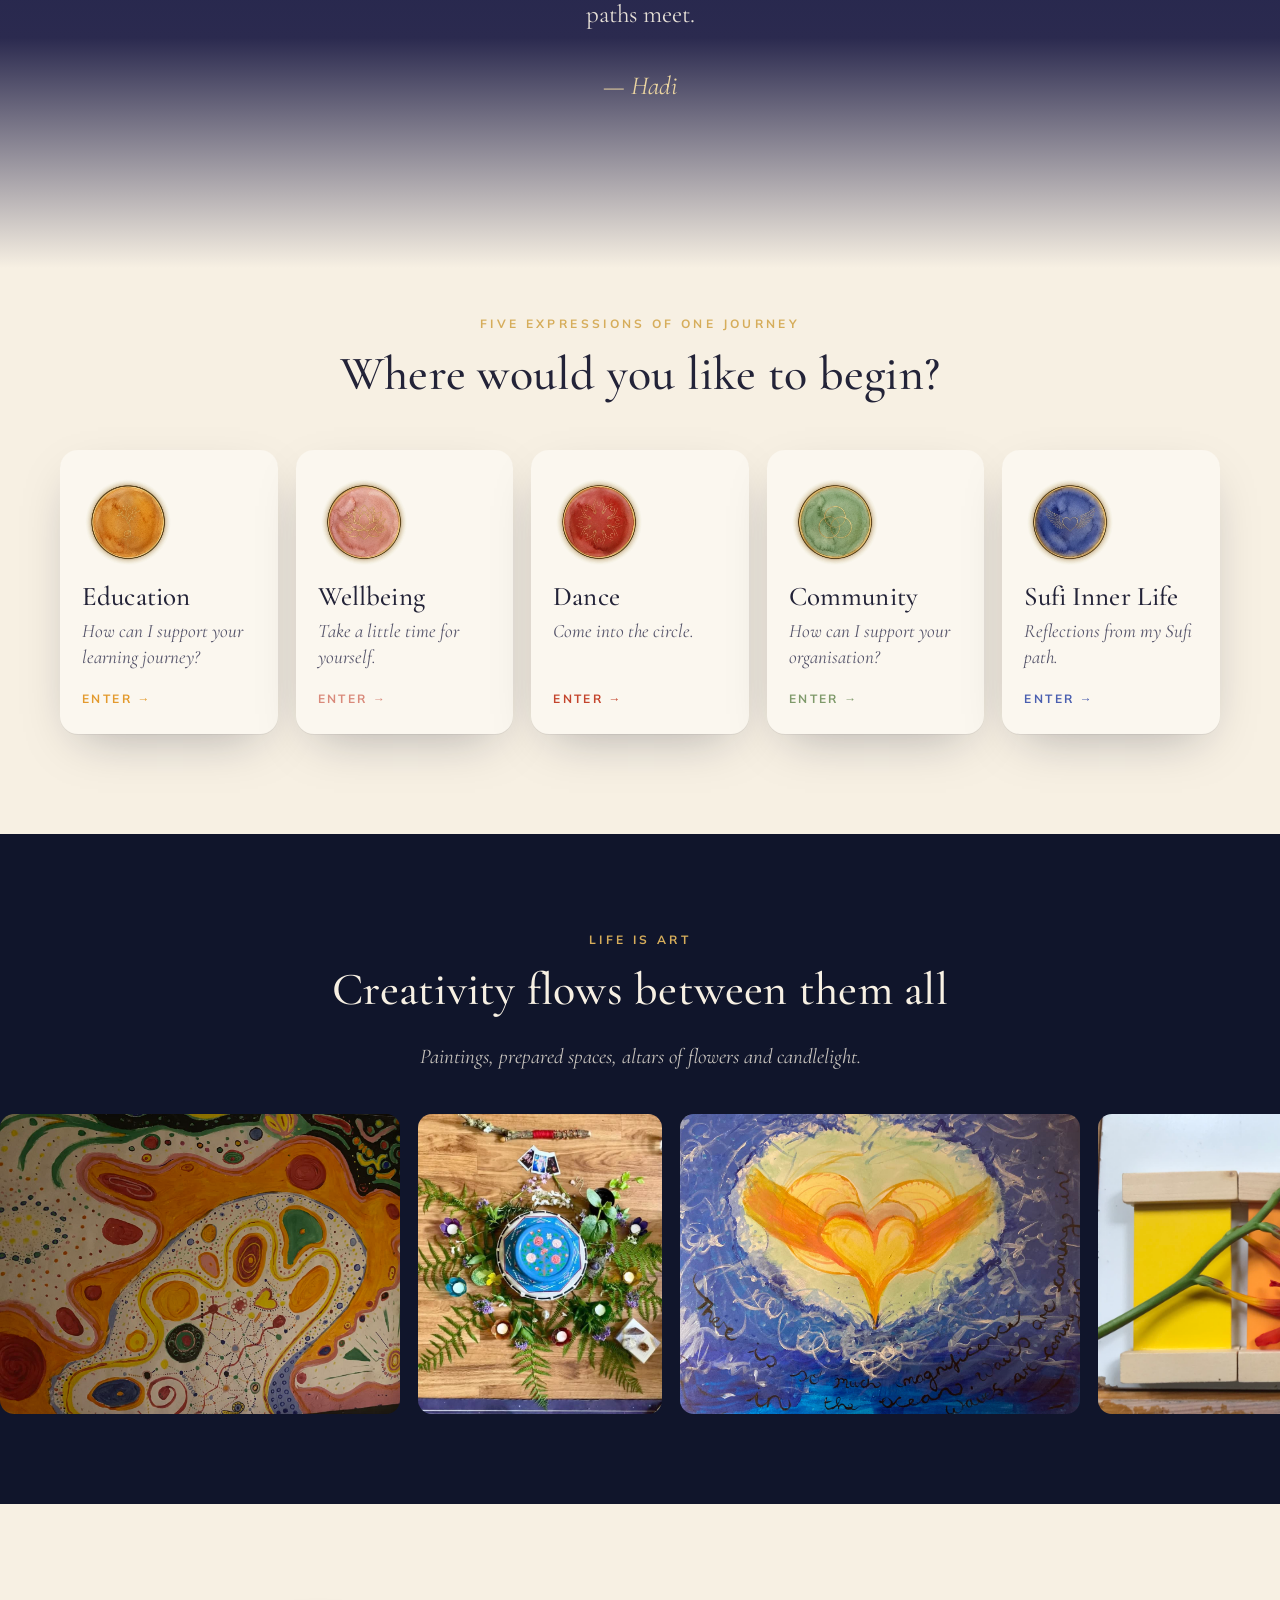
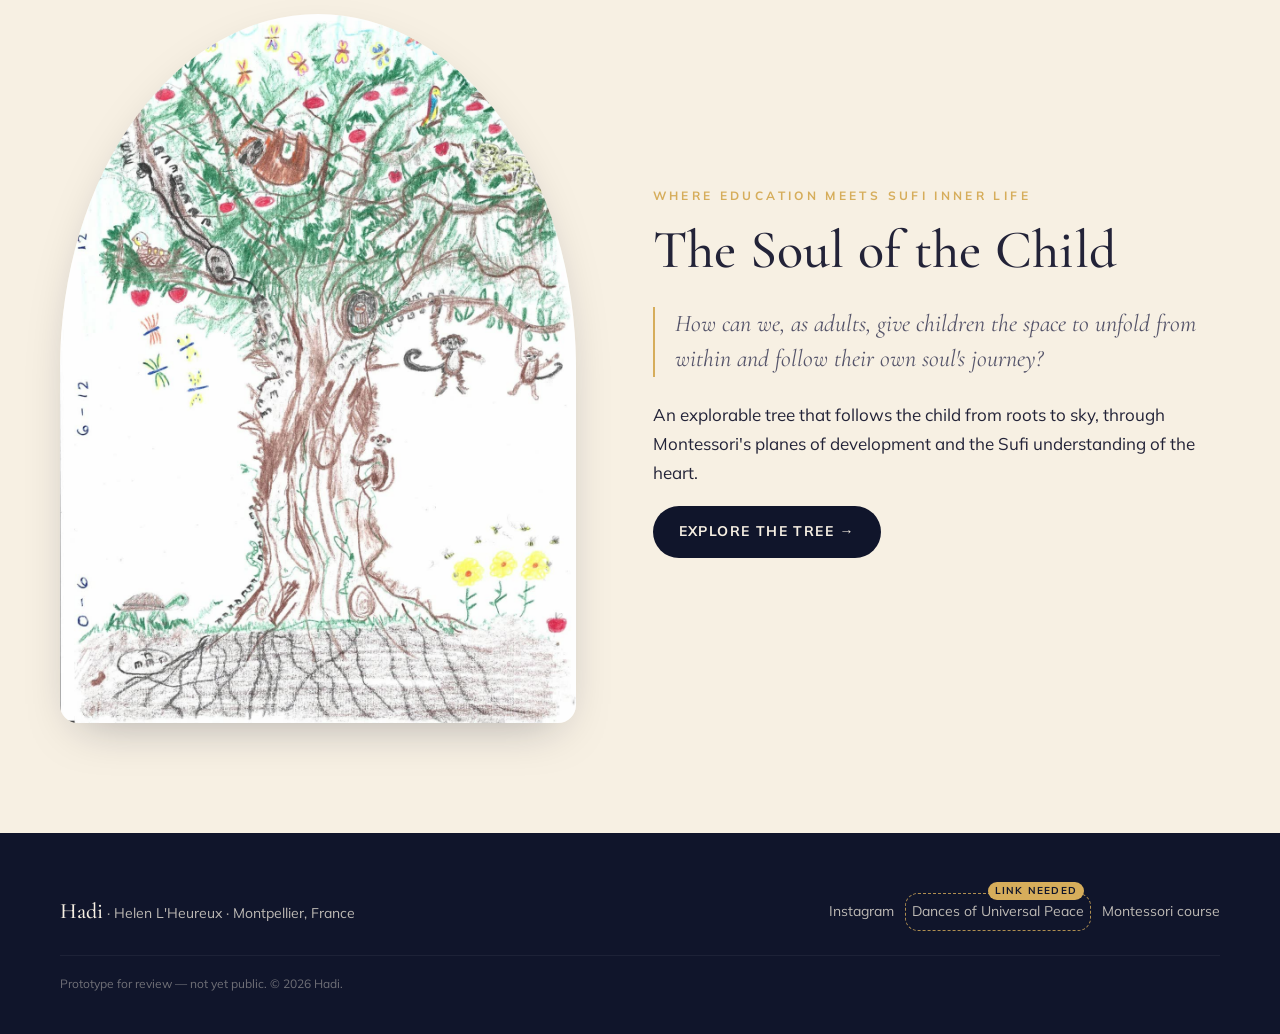
==== commit 7fcdd959: "Fix the box around the dancer on iPhone and Safari Safari composites HEVC-with-alpha video as premul" ====
--- a/index.html
+++ b/index.html
@@ -124,6 +124,6 @@
 </footer>
 
 <script src="assets/js/site.js"></script>
-<script src="assets/js/orbit.js"></script>
+<script src="assets/js/orbit.js?v=3"></script>
 </body>
 </html>
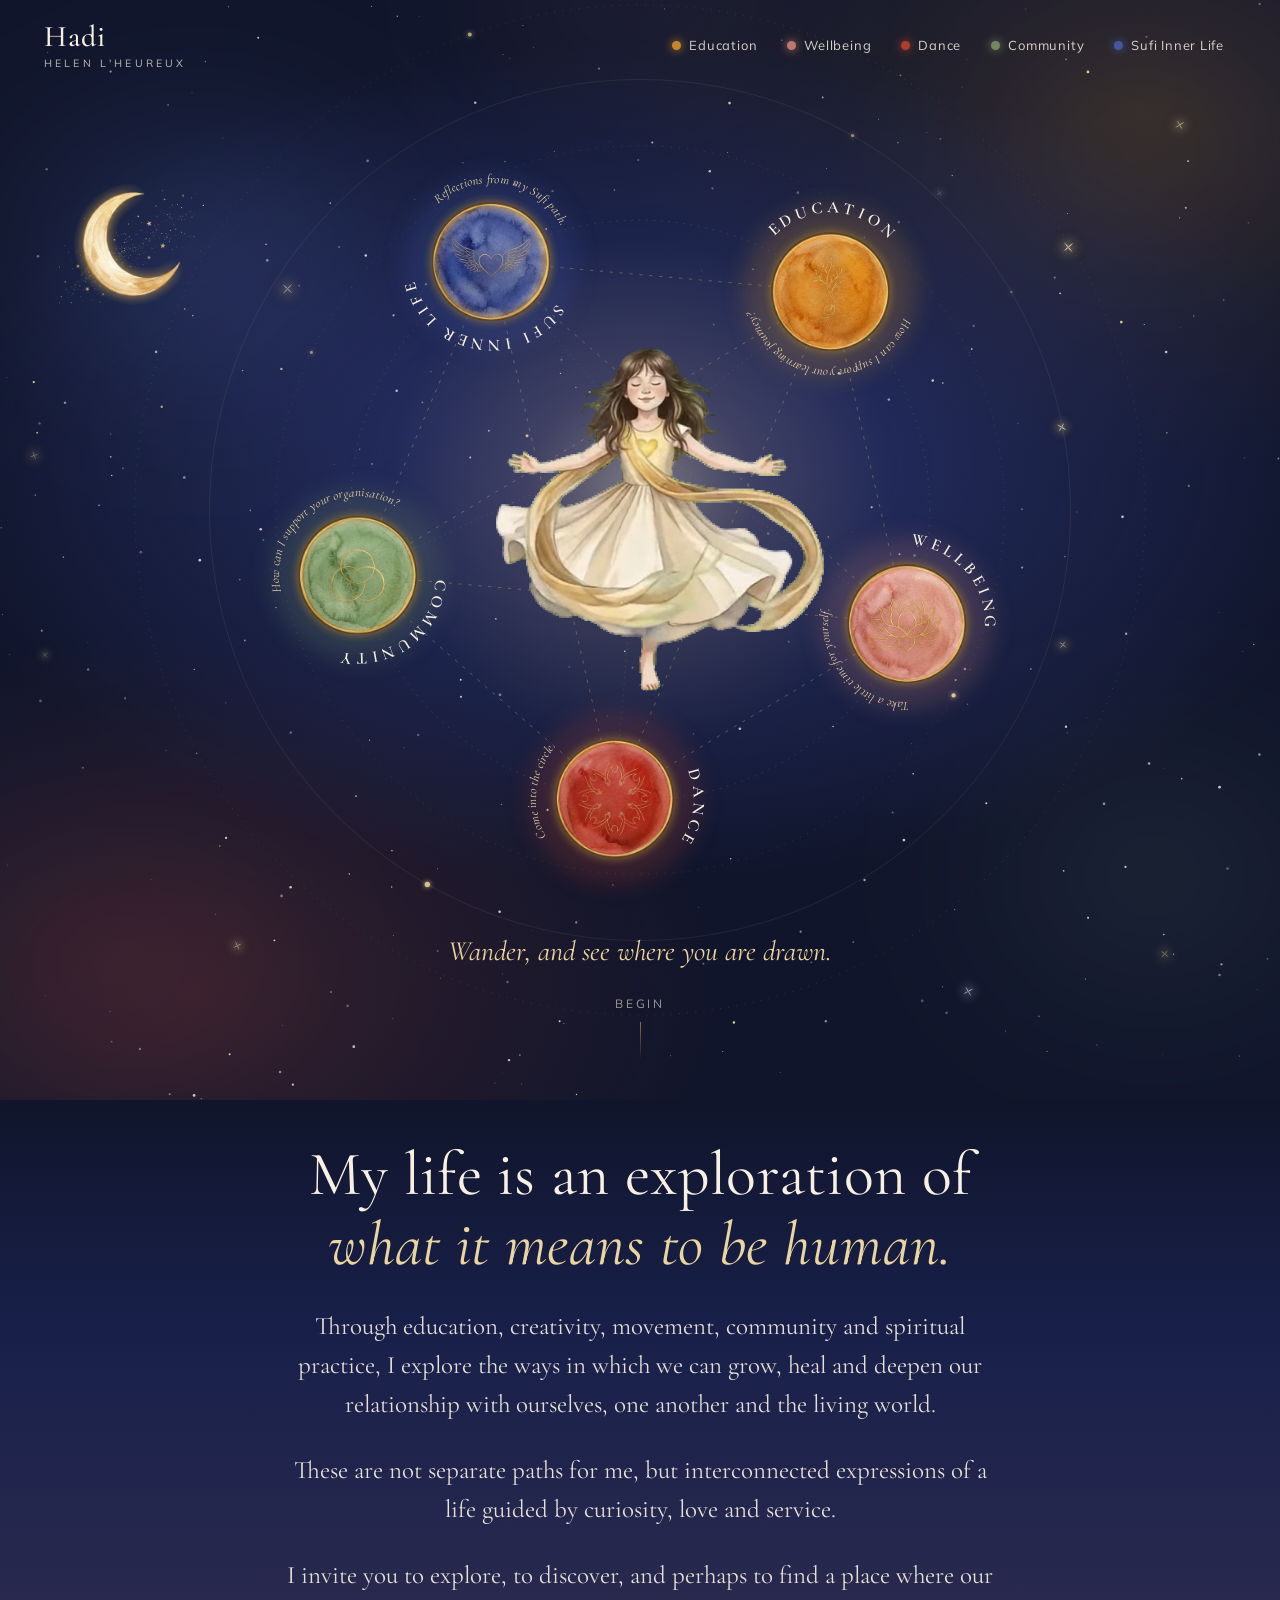
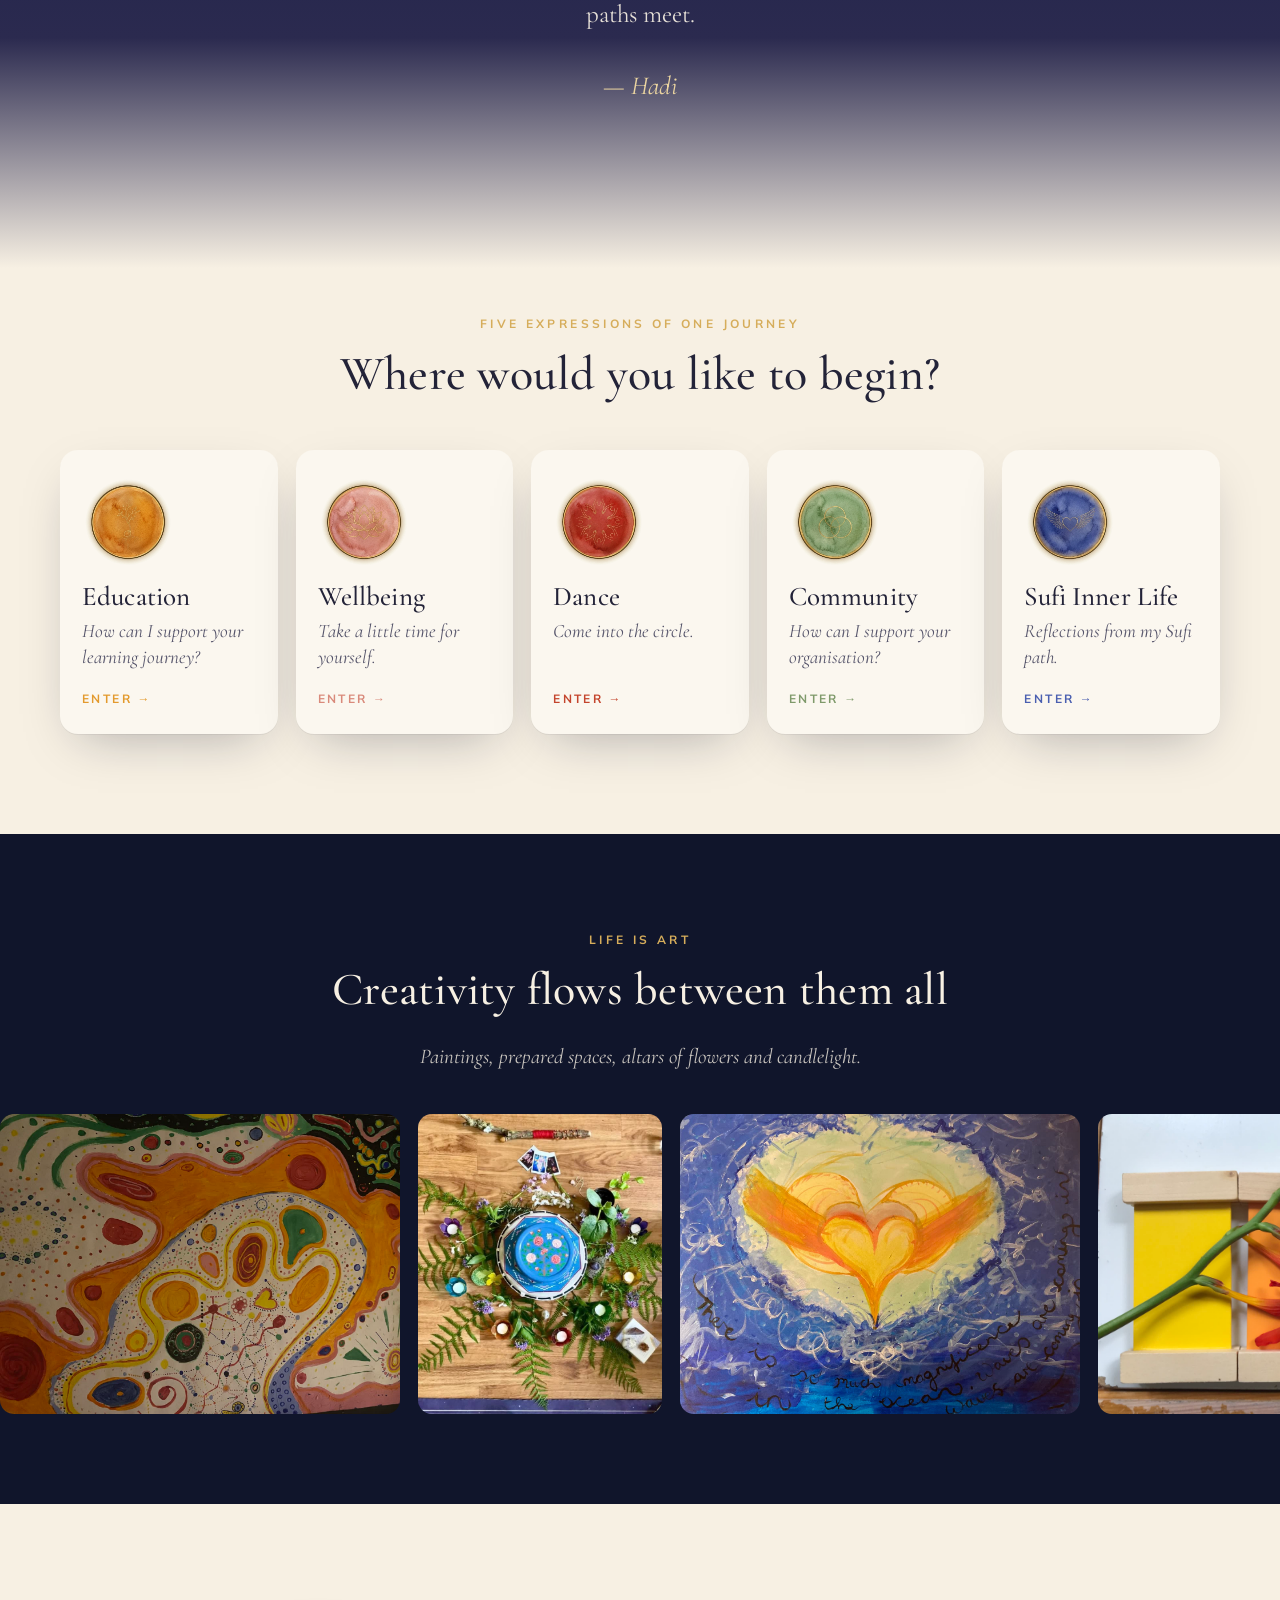
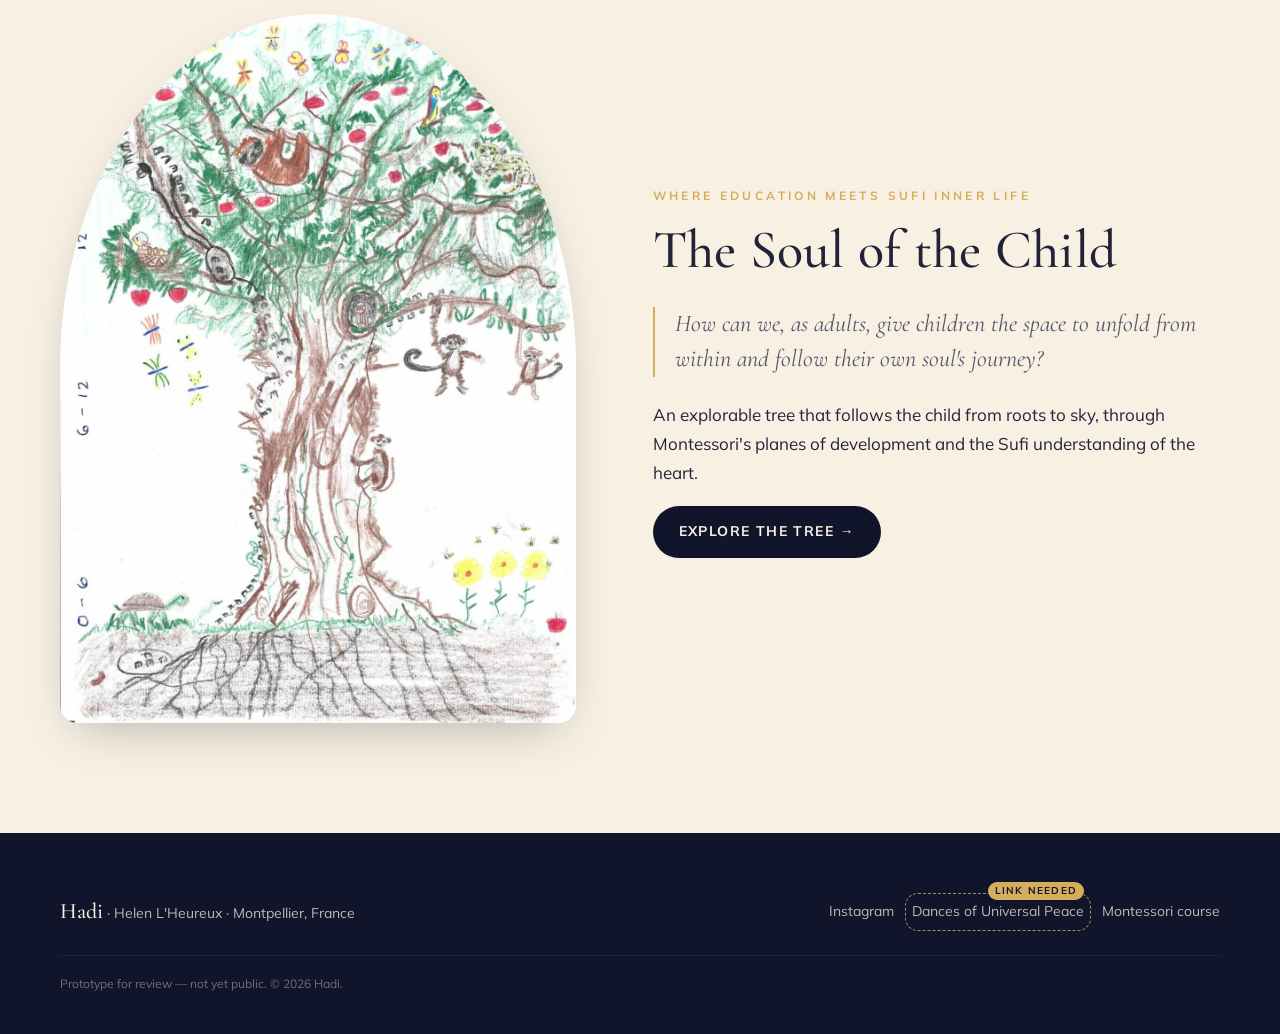
==== commit 2caf2022: "Cosmic stage: painted moon, bigger planets with info cards, cleaner dancer - Painted crescent moon f" ====
--- a/index.html
+++ b/index.html
@@ -28,7 +28,12 @@
 
 <main>
   <section class="cosmos" aria-label="Welcome">
+    <div class="nebulae" aria-hidden="true">
+      <i class="neb n1"></i><i class="neb n2"></i><i class="neb n3"></i><i class="neb n4"></i><i class="neb n5"></i>
+    </div>
     <canvas id="stars" aria-hidden="true"></canvas>
+    <canvas id="cosmos-fx" aria-hidden="true"></canvas>
+    <div class="moon" aria-hidden="true"><img src="assets/img/moon.webp" alt="" width="420" height="408"></div>
     <div class="orbit-stage"></div>
     <div class="center-caption" aria-live="polite">
       <div class="q">Wander, and see where you are drawn.</div>
@@ -124,6 +129,7 @@
 </footer>
 
 <script src="assets/js/site.js"></script>
-<script src="assets/js/orbit.js?v=3"></script>
+<script src="assets/js/orbit.js?v=9"></script>
+<script src="assets/js/cosmos.js?v=2"></script>
 </body>
 </html>
--- a/assets/css/site.css
+++ b/assets/css/site.css
@@ -118,6 +118,34 @@
   padding: 96px 0 40px;
 }
 #stars { position: absolute; inset: 0; width: 100%; height: 100%; pointer-events: none; }
+#cosmos-fx { position: absolute; inset: 0; width: 100%; height: 100%; pointer-events: none; z-index: 1; transition: transform 1.2s cubic-bezier(.2,.7,.2,1); }
+
+/* the painted crescent moon, resting in the open sky */
+.moon { position: absolute; z-index: 1; left: 3.5%; top: 15%; width: clamp(110px, 13vw, 210px); pointer-events: none; transition: transform 1.4s cubic-bezier(.2,.7,.2,1); }
+.moon img { display: block; width: 100%; height: auto; animation: moon-float 14s ease-in-out infinite, moon-glow 9s ease-in-out infinite; }
+@keyframes moon-float { 0%, 100% { transform: translateY(0) rotate(-2deg); } 50% { transform: translateY(-10px) rotate(2deg); } }
+@keyframes moon-glow { 0%, 100% { filter: drop-shadow(0 0 10px rgba(243,223,171,.25)); } 50% { filter: drop-shadow(0 0 26px rgba(243,223,171,.5)); } }
+@media (max-width: 700px) { .moon { left: auto; right: 5%; top: 92px; width: 84px; } }
+
+/* soft watercolour nebulae drifting behind everything */
+.nebulae { position: absolute; inset: -6%; pointer-events: none; transition: transform 1.2s cubic-bezier(.2,.7,.2,1); }
+.neb { position: absolute; border-radius: 50%; filter: blur(60px); mix-blend-mode: screen; opacity: .5; animation: neb-drift 70s ease-in-out infinite alternate; }
+.n1 { width: 38vw; height: 30vw; left: 2%;  top: 10%;  background: radial-gradient(closest-side, rgba(74,95,176,.55), transparent); }
+.n2 { width: 34vw; height: 26vw; right: 0;  top: 4%;   background: radial-gradient(closest-side, rgba(227,154,45,.22), transparent); animation-duration: 85s; animation-delay: -20s; }
+.n3 { width: 40vw; height: 28vw; left: -4%; bottom: 2%; background: radial-gradient(closest-side, rgba(196,69,45,.26), transparent); animation-duration: 95s; animation-delay: -40s; }
+.n4 { width: 36vw; height: 30vw; right: -2%; bottom: 8%; background: radial-gradient(closest-side, rgba(127,154,107,.24), transparent); animation-duration: 78s; animation-delay: -10s; }
+.n5 { width: 30vw; height: 22vw; left: 36%; top: -6%;  background: radial-gradient(closest-side, rgba(217,138,123,.18), transparent); animation-duration: 90s; animation-delay: -55s; }
+@keyframes neb-drift {
+  0%   { transform: translate(0, 0) scale(1) rotate(0deg); }
+  50%  { transform: translate(3vw, -2vw) scale(1.12) rotate(8deg); }
+  100% { transform: translate(-2vw, 2vw) scale(.94) rotate(-6deg); }
+}
+@media (max-width: 700px) { .neb { filter: blur(40px); } .n1, .n3 { width: 70vw; height: 55vw; } .n2, .n4 { width: 64vw; height: 50vw; } }
+
+/* outer rings of the stage, with travelling lights */
+.outer-ring { fill: none; stroke: rgba(234, 212, 160, .1); stroke-width: 1; }
+.outer-ring.dashed { stroke-dasharray: 1 9; stroke: rgba(234, 212, 160, .22); }
+.mote { fill: #f6dc9a; filter: url(#glow-soft); }
 .orbit-stage { position: relative; width: min(92vmin, 860px); aspect-ratio: 1; z-index: 2; }
 .orbit-stage svg { position: absolute; inset: 0; width: 100%; height: 100%; overflow: visible; display: block; }
 .orbit-back { z-index: 0; }
@@ -432,3 +460,32 @@
   .reveal { opacity: 1; transform: none; }
   html { scroll-behavior: auto; }
 }
+
+/* ---------- Planet information card (landing) ---------- */
+.planet-card {
+  position: absolute; z-index: 4; width: 260px; padding: 16px 18px 14px;
+  background: rgba(14, 19, 40, .84); -webkit-backdrop-filter: blur(10px); backdrop-filter: blur(10px);
+  border: 1px solid color-mix(in srgb, var(--pc, #d6ad5b) 55%, transparent); border-radius: 18px;
+  box-shadow: 0 18px 50px rgba(0,0,0,.35), 0 0 40px color-mix(in srgb, var(--pc, #d6ad5b) 22%, transparent);
+  color: var(--cream); text-align: left;
+  transform: translate(var(--dx, 10px), -50%); opacity: 0; pointer-events: none; visibility: hidden;
+  transition: opacity .35s ease, transform .45s cubic-bezier(.2,.7,.2,1), visibility 0s .35s;
+}
+.planet-card.show { opacity: 1; pointer-events: auto; visibility: visible; transform: translate(0, -50%); transition: opacity .35s ease, transform .45s cubic-bezier(.2,.7,.2,1); }
+.planet-card .pc-title { display: block; font-family: var(--display); font-weight: 500; font-size: 26px; line-height: 1.1; color: #fff; }
+.planet-card .pc-title::before { content: ""; display: inline-block; width: 10px; height: 10px; border-radius: 50%; background: var(--pc); box-shadow: 0 0 10px var(--pc); margin: 0 9px 3px 0; vertical-align: middle; }
+.planet-card .pc-invite { display: block; font-family: var(--display); font-size: 17px; color: var(--gold-soft); margin: 4px 0 8px; }
+.planet-card .pc-blurb { font-size: 14px; line-height: 1.5; opacity: .85; margin: 0 0 10px; }
+.planet-card .pc-tags { display: flex; flex-wrap: wrap; gap: 6px; margin-bottom: 12px; }
+.planet-card .pc-tags span { font-size: 11.5px; letter-spacing: .04em; padding: 4px 9px; border-radius: 99px; background: color-mix(in srgb, var(--pc) 22%, transparent); border: 1px solid color-mix(in srgb, var(--pc) 45%, transparent); }
+.planet-card .pc-go { display: inline-flex; gap: 6px; align-items: center; font-size: 12.5px; font-weight: 700; letter-spacing: .14em; text-transform: uppercase; color: var(--gold-soft); text-decoration: none; }
+.planet-card .pc-go:hover, .planet-card .pc-go:focus-visible { color: #fff; }
+.planet-card .pc-go span { transition: transform .3s; }
+.planet-card .pc-go:hover span { transform: translateX(4px); }
+/* on phones the card opens just below the orbit, over the caption */
+.planet-card.below { left: 50%; top: 99%; width: min(92vw, 380px); transform: translate(-50%, 8px); }
+.planet-card.below.show { transform: translate(-50%, 0); }
+.cosmos:has(.orbit-stage.focus) .center-caption,
+.cosmos:has(.orbit-stage.focus) .scroll-cue { opacity: 0; }
+.scroll-cue { transition: opacity .3s; }
+.center-caption { transition: opacity .3s; }
